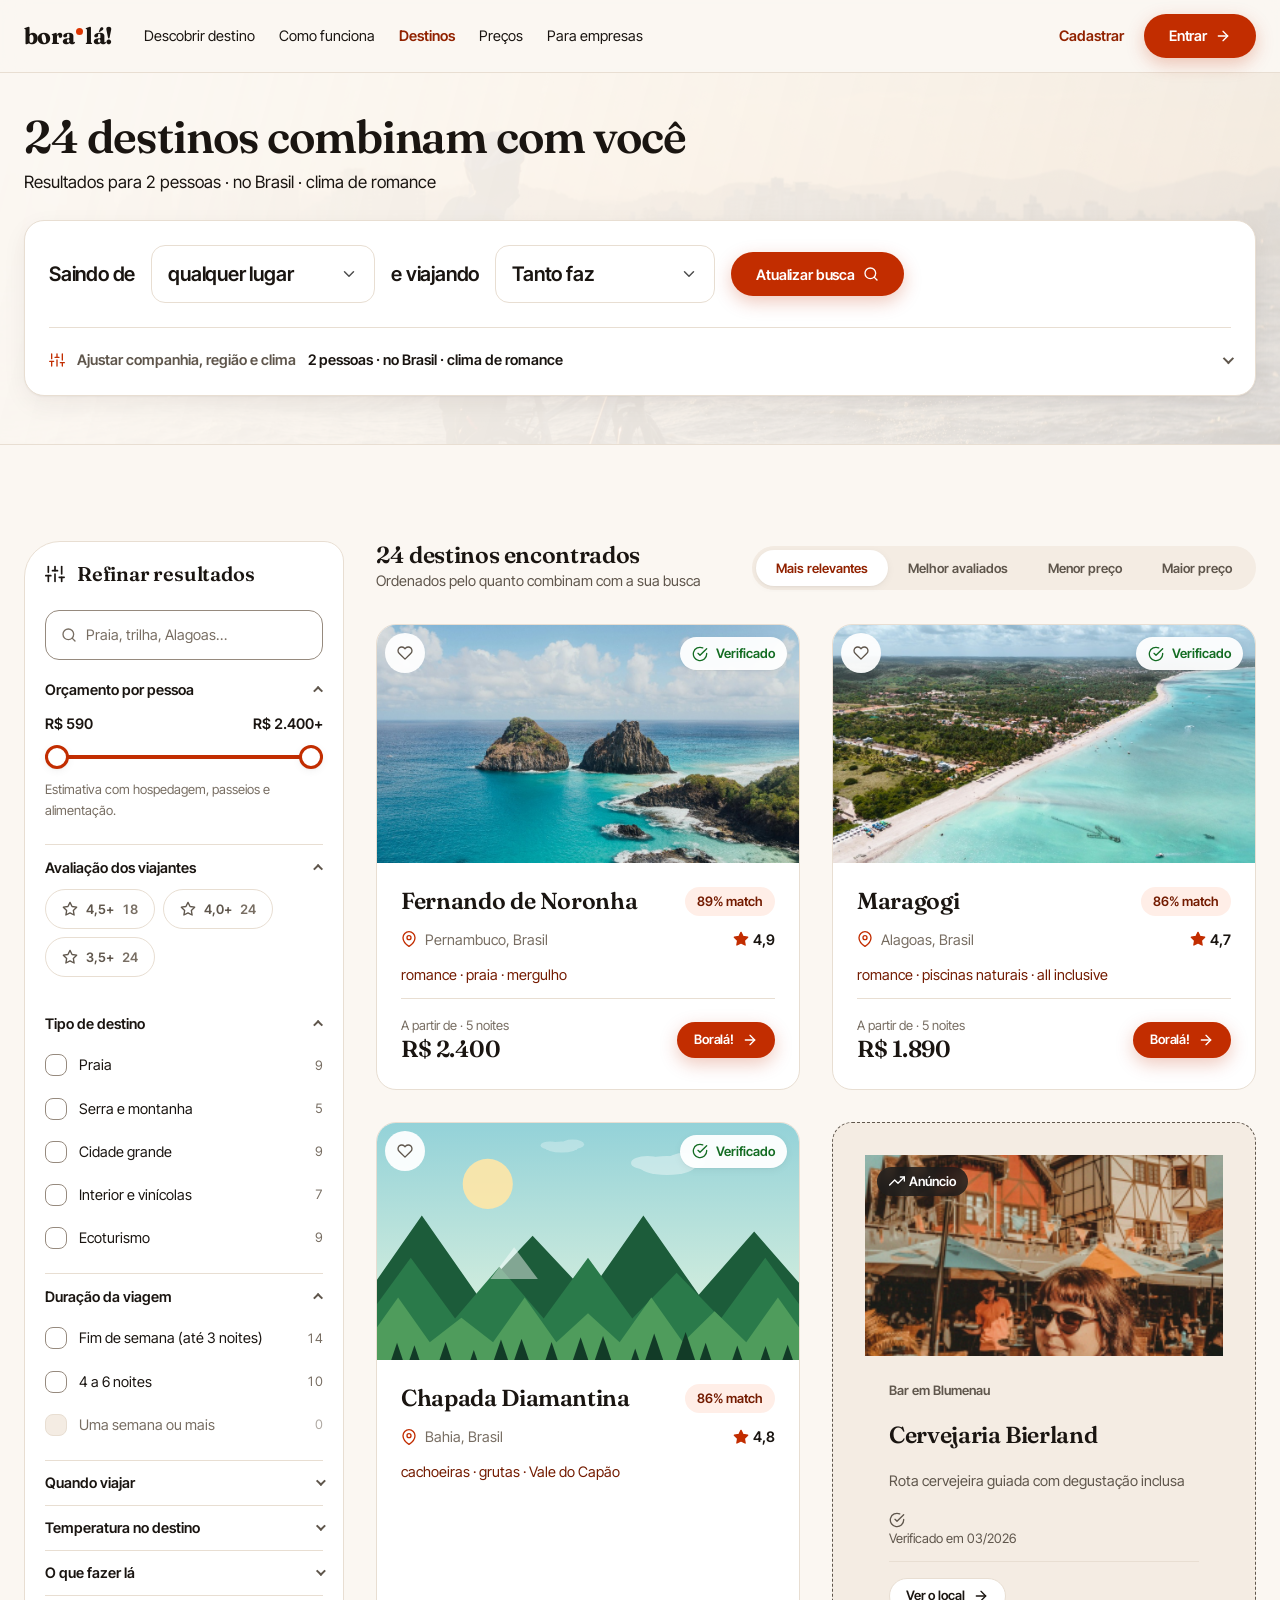
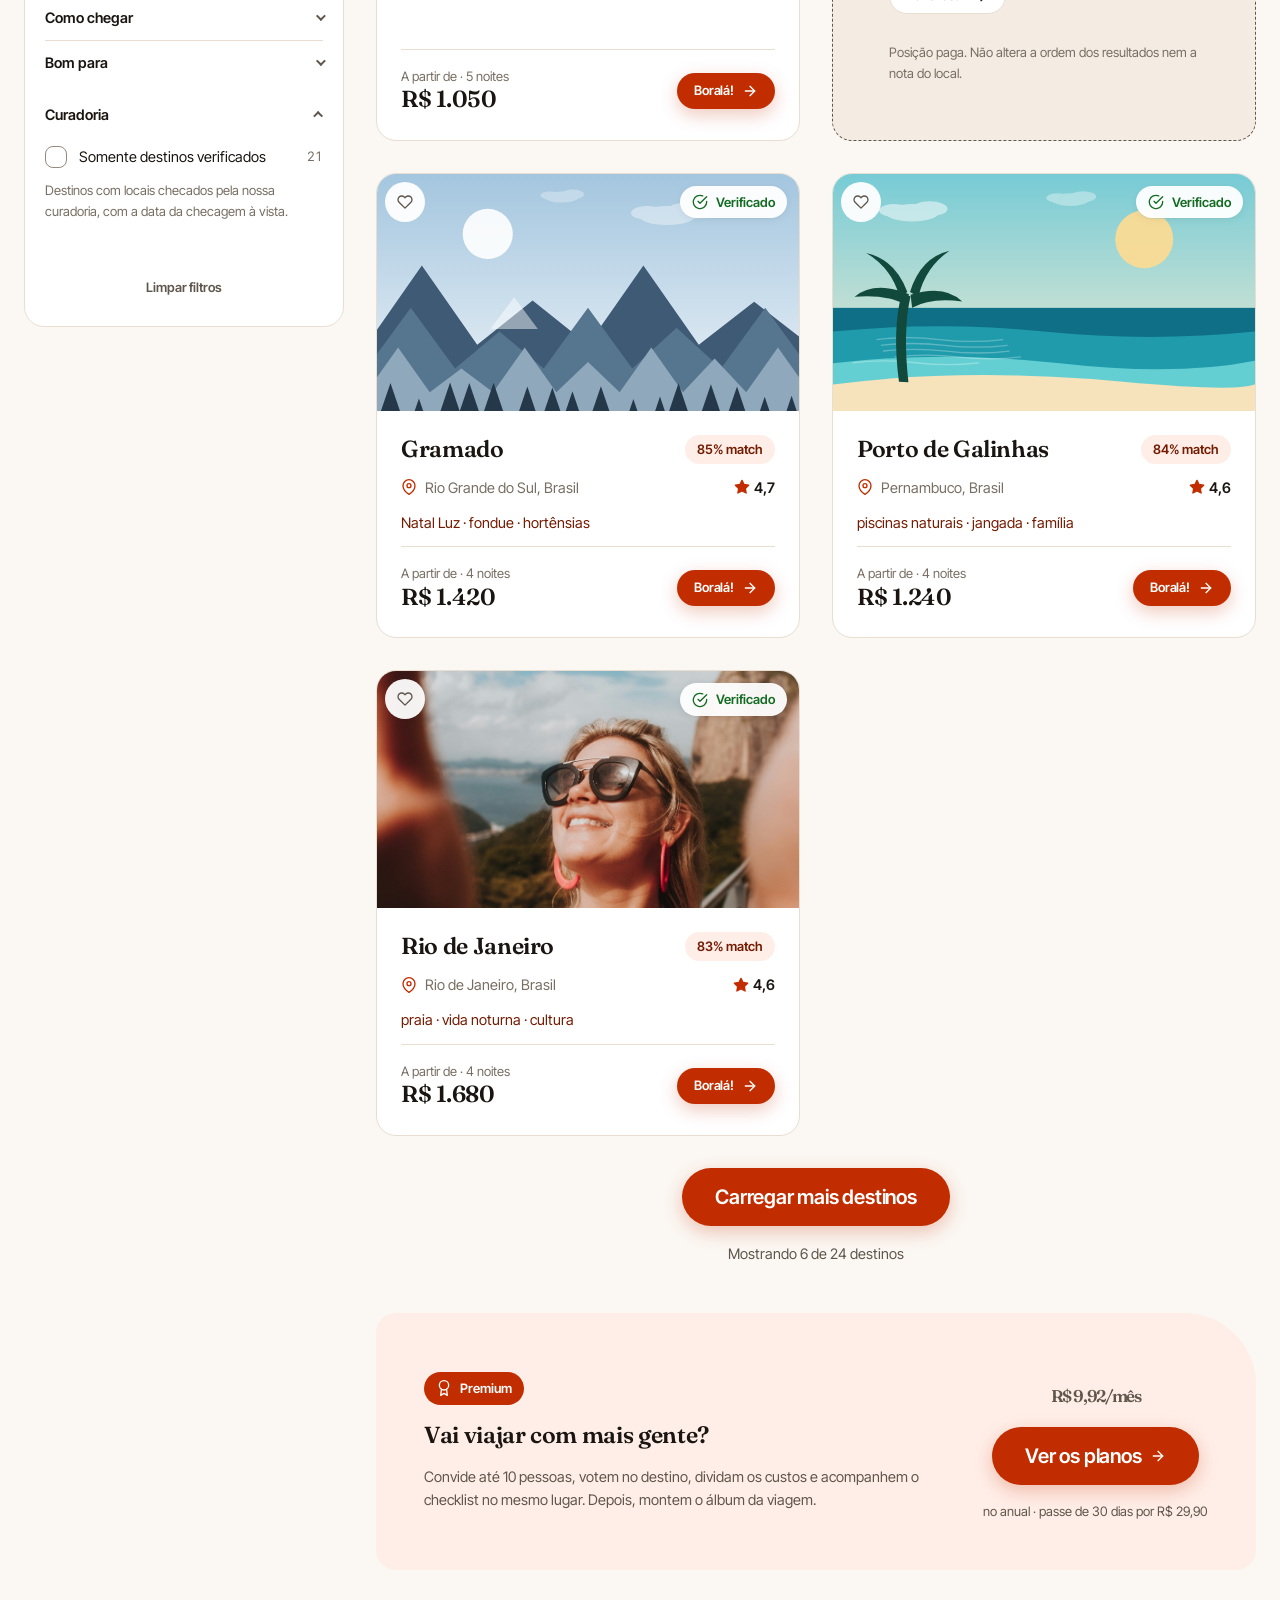
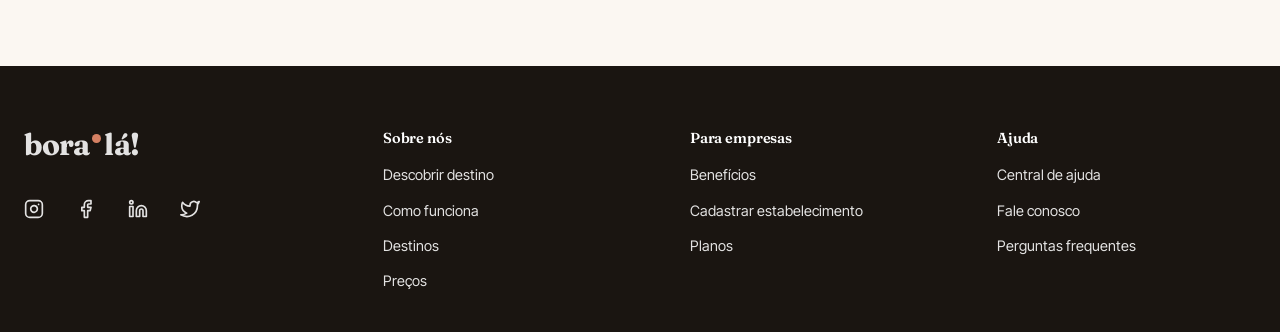
==== resultados.html @ da2f612b "Publica o protótipo navegável no GitHub Pages As 15 páginas do protótipo com seus assets (CSS, JS e " ====
<!DOCTYPE html>
<html lang="pt-BR">
<head>
<meta charset="UTF-8">
<meta name="viewport" content="width=device-width, initial-scale=1">
<title>Destinos para você — Boralá!</title>
<link rel="icon" href="assets/img/favicon.svg" type="image/svg+xml">
<link rel="preconnect" href="https://fonts.googleapis.com">
<link rel="preconnect" href="https://fonts.gstatic.com" crossorigin>
<link href="https://fonts.googleapis.com/css2?family=Fraunces:ital,opsz,wght@0,9..144,400..800;1,9..144,400..700&family=Inter+Tight:wght@400;500;600;700&display=swap" rel="stylesheet">
<link rel="stylesheet" href="assets/css/design-system.css">
<link rel="stylesheet" href="assets/css/app.css">
</head>
<body>
<div data-header></div>

<main>
  <!-- ---------------- BUSCA ATIVA ---------------- -->
  <section class="hero hero--sm">
    <img class="hero__bg" src="assets/img/band.jpg" alt="">
    <div class="container hero__inner">
      <h1 style="font-size: var(--text-2xl)" id="titulo-resultados">Buscando destinos…</h1>
      <p class="mt-2" id="resumo-busca"></p>

      <!-- Mesma hierarquia da home: origem e tempo na frente, o resto
           recolhido. Eram cinco caixas de seleção disputando atenção com
           o painel de filtros logo abaixo. -->
      <form class="quiz mt-6" id="quiz">
        <div class="quiz__line">
          <span>Saindo de</span>
          <select class="select select--inline" name="origem" aria-label="Cidade de origem"></select>
          <span>e viajando</span>
          <select class="select select--inline" name="tempo" aria-label="Tempo máximo de viagem"></select>
          <button class="btn" type="submit">Atualizar busca <span data-icone="busca" data-icone-classe="icon--sm"></span></button>
        </div>

        <details class="quiz__mais">
          <summary>
            <span data-icone="filtros" data-icone-classe="icon--sm"></span>
            <span>Ajustar companhia, região e clima</span>
            <b class="quiz__resumo" id="quiz-resumo"></b>
          </summary>
          <div class="quiz__line mt-5">
            <span>Com</span>
            <select class="select select--inline" name="pessoas" aria-label="Quantidade de pessoas"></select>
            <span>para um destino</span>
            <select class="select select--inline" name="onde" aria-label="Onde"></select>
            <span>em um clima de</span>
            <select class="select select--inline" name="clima" aria-label="Clima da viagem"></select>
          </div>
        </details>
      </form>
    </div>
  </section>

  <!-- ---------------- RESULTADOS ---------------- -->
  <section class="section">
    <div class="container">
      <div class="grid grid--sidebar">

        <!-- ---- painel de filtros ---- -->
        <aside class="card blob-tl blob--sm card--sm sticky-col filtros" id="painel-filtros" aria-label="Filtros da busca">
          <div class="filtros__topo">
            <div class="cluster gap-3">
              <span data-icone="filtros" style="color: var(--c-brand-600)"></span>
              <h4>Refinar resultados</h4>
            </div>
            <button class="btn-icon btn-icon--sm filtros__fechar" type="button" id="fechar-filtros" aria-label="Fechar filtros">
              <span data-icone="fechar" data-icone-classe="icon--sm"></span>
            </button>
          </div>

          <!-- busca por nome, estado ou experiência -->
          <div class="filtros__busca">
            <span data-icone="busca" data-icone-classe="icon--sm"></span>
            <input class="input" type="search" id="filtro-texto" autocomplete="off"
                   placeholder="Praia, trilha, Alagoas…" aria-label="Buscar por nome, estado ou experiência">
            <button class="filtros__limpar-busca hidden" type="button" id="limpar-texto" aria-label="Limpar a busca por texto">
              <span data-icone="fechar" data-icone-classe="icon--sm"></span>
            </button>
          </div>

          <!-- orçamento -->
          <details class="filtros__grupo" id="grupo-preco" open>
            <summary>Orçamento por pessoa <span class="filtros__marca hidden" id="marca-preco">1</span></summary>
            <div class="filtros__corpo">
              <div class="faixa" id="faixa-preco">
                <div class="faixa__valores">
                  <span id="preco-rotulo-min">—</span>
                  <span id="preco-rotulo-max">—</span>
                </div>
                <div class="faixa__controle">
                  <span class="faixa__trilha"></span>
                  <span class="faixa__fill" id="faixa-fill"></span>
                  <input type="range" id="preco-min" aria-label="Orçamento mínimo por pessoa">
                  <input type="range" id="preco-max" aria-label="Orçamento máximo por pessoa">
                </div>
                <p class="filtros__nota">Estimativa com hospedagem, passeios e alimentação.</p>
              </div>
            </div>
          </details>

          <!-- avaliação -->
          <details class="filtros__grupo" id="grupo-nota" open>
            <summary>Avaliação dos viajantes <span class="filtros__marca hidden" id="marca-nota">1</span></summary>
            <div class="filtros__corpo">
              <div class="filtros__notas" id="filtro-nota"></div>
            </div>
          </details>

          <!-- grupos montados a partir de BL_GRUPOS_FILTRO -->
          <div id="filtros-grupos"></div>

          <!-- curadoria: exclusivo de assinantes -->
          <div id="filtro-verificados"></div>

          <button class="btn btn--ghost btn--sm btn--block mt-6" type="button" id="limpar-filtros">Limpar filtros</button>
        </aside>

        <!-- ---- lista ---- -->
        <div>
          <div class="resultados__topo">
            <div>
              <h3 id="contagem" aria-live="polite">—</h3>
              <p class="body-sm text-secondary" id="contagem-sub"></p>
            </div>
            <div class="cluster gap-3">
              <button class="btn btn--sm filtros__abrir" type="button" id="abrir-filtros"
                      aria-expanded="false" aria-controls="painel-filtros">
                <span data-icone="filtros" data-icone-classe="icon--sm"></span>
                Filtros <span class="filtros__marca hidden" id="marca-total">0</span>
              </button>
              <div class="resultados__ordem">
                <div class="segmented" id="ordenacao">
                  <button type="button" data-ordem="match" aria-pressed="true">Mais relevantes</button>
                  <button type="button" data-ordem="nota" aria-pressed="false">Melhor avaliados</button>
                  <button type="button" data-ordem="preco" aria-pressed="false">Menor preço</button>
                  <button type="button" data-ordem="preco-desc" aria-pressed="false">Maior preço</button>
                </div>
              </div>
            </div>
          </div>

          <div class="aplicados mt-6 hidden" id="aplicados"></div>

          <div class="grid grid--2 mt-8" id="lista"></div>

          <div class="text-center mt-8 hidden" id="area-mais">
            <button class="btn btn--lg" type="button" id="carregar-mais">Carregar mais destinos</button>
            <p class="body-sm text-secondary mt-4" id="paginacao"></p>
          </div>

          <div id="upsell" class="mt-12"></div>
        </div>

      </div>
    </div>
  </section>
</main>

<div data-footer></div>

<script src="assets/js/data.js"></script>
<script src="assets/js/app.js"></script>
<script>
(function () {
  BL.iniciar({ nav: "destinos", modo: "viajante" });

  /* ---------------------------------------------------------------
     Estado da tela: a busca do topo (quiz) e os filtros do painel.
     Os dois vão para a URL, então um resultado filtrado é um link
     que pode ser compartilhado e recarregado sem perder nada.
     --------------------------------------------------------------- */

  /* grupos de várias opções, na ordem em que aparecem no painel */
  const GRUPOS = [
    { chave: "tipos", forma: "check", aberto: true },
    { chave: "duracoes", forma: "check", aberto: true },
    { chave: "meses", forma: "chip", nota: "Marcado pela melhor época de cada destino." },
    { chave: "temperaturas", forma: "check" },
    { chave: "experiencias", forma: "check", limite: 6, nota: "Mostramos só destinos que têm tudo o que você marcar." },
    { chave: "acessos", forma: "check", nota: "Tempo estimado saindo de uma capital. Exige todas as marcadas." },
    { chave: "perfis", forma: "check", nota: "Exige todas as marcadas." }
  ];

  /* nome curto de cada grupo na URL, para o link não ficar ilegível */
  const NA_URL = {
    tipos: "tipo", duracoes: "dur", meses: "mes", temperaturas: "temp",
    experiencias: "exp", acessos: "acesso", perfis: "perfil"
  };

  const p = BL.params();
  const busca = {
    pessoas: p.pessoas || "2",
    onde: p.onde || "brasil",
    clima: p.clima || "romance",
    /* Sem origem no link, a busca não filtra por distância: quem chega por
       um link direto não escolheu cidade nenhuma. */
    origem: BL_ORIGENS.some(function (o) { return o.v === p.origem; }) ? p.origem : "",
    tempo: BL_TEMPOS.some(function (t) { return t.v === p.tempo; }) ? p.tempo : "tudo"
  };

  const filtros = { ordem: "match" };
  GRUPOS.forEach(function (g) { filtros[g.chave] = []; });
  filtros.texto = "";
  filtros.notaMin = null;
  filtros.precoMin = null;
  filtros.precoMax = null;
  filtros.apenasVerificados = false;

  let visiveis = 6;
  let faixa = blFaixaDePreco(busca);

  /* ---- ler os filtros que vieram na URL ---- */
  (function lerURL() {
    GRUPOS.forEach(function (g) {
      const bruto = p[NA_URL[g.chave]];
      if (!bruto) return;
      const validos = BL_GRUPOS_FILTRO[g.chave].opcoes.map(function (o) { return o.v; });
      filtros[g.chave] = bruto.split(",").filter(function (v) { return validos.indexOf(v) !== -1; });
    });
    if (p.q) filtros.texto = p.q;
    if (p.nota && BL_NOTAS.some(function (o) { return o.v === p.nota; })) filtros.notaMin = Number(p.nota);
    if (p.preco && /^\d+-\d+$/.test(p.preco)) {
      const partes = p.preco.split("-").map(Number);
      filtros.precoMin = Math.max(faixa.min, Math.min(partes[0], faixa.max));
      filtros.precoMax = Math.min(faixa.max, Math.max(partes[1], faixa.min));
    }
    if (p.ver === "1") filtros.apenasVerificados = true;
    if (["match", "nota", "preco", "preco-desc"].indexOf(p.ordem) !== -1) filtros.ordem = p.ordem;
  })();

  function gravarURL() {
    const q = new URLSearchParams();
    q.set("pessoas", busca.pessoas);
    q.set("onde", busca.onde);
    q.set("clima", busca.clima);
    if (busca.origem) q.set("origem", busca.origem);
    if (busca.tempo && busca.tempo !== "tudo") q.set("tempo", busca.tempo);
    GRUPOS.forEach(function (g) {
      if (filtros[g.chave].length) q.set(NA_URL[g.chave], filtros[g.chave].join(","));
    });
    if (filtros.texto) q.set("q", filtros.texto);
    if (filtros.notaMin) q.set("nota", String(filtros.notaMin));
    if (precoFiltrado()) q.set("preco", filtros.precoMin + "-" + filtros.precoMax);
    if (filtros.apenasVerificados) q.set("ver", "1");
    if (filtros.ordem !== "match") q.set("ordem", filtros.ordem);
    history.replaceState(null, "", "resultados.html?" + q.toString());
  }

  /* O orçamento só conta como filtro quando a pessoa moveu alguma alça. */
  function precoFiltrado() {
    return (filtros.precoMin !== null && filtros.precoMin > faixa.min) ||
           (filtros.precoMax !== null && filtros.precoMax < faixa.max);
  }

  function quantosFiltros() {
    let n = GRUPOS.reduce(function (s, g) { return s + filtros[g.chave].length; }, 0);
    if (filtros.texto) n++;
    if (filtros.notaMin) n++;
    if (precoFiltrado()) n++;
    if (filtros.apenasVerificados) n++;
    return n;
  }

  function mudou() {
    visiveis = 6;
    gravarURL();
    render();
  }

  /* ---------------- quiz do topo ---------------- */
  const quiz = document.getElementById("quiz");
  function preencher(nome, opcoes, atual) {
    const select = quiz.querySelector('select[name="' + nome + '"]');
    select.innerHTML = opcoes.map(function (o) {
      return '<option value="' + o.v + '"' + (o.v === atual ? " selected" : "") + ">" + o.label + "</option>";
    }).join("");
  }
  preencher("pessoas", BL_OPCOES.pessoas, busca.pessoas);
  preencher("onde", BL_OPCOES.onde, busca.onde);
  preencher("clima", BL_OPCOES.clima, busca.clima);
  /* "Escolher depois" existe porque dá para chegar aqui sem origem. */
  preencher("origem", [{ v: "", label: "qualquer lugar" }].concat(BL_ORIGENS), busca.origem);
  preencher("tempo", BL_TEMPOS, busca.tempo);

  quiz.addEventListener("submit", function (e) {
    e.preventDefault();
    const d = new FormData(quiz);
    const trocouOnde = busca.onde !== d.get("onde");
    busca.pessoas = d.get("pessoas");
    busca.onde = d.get("onde");
    busca.clima = d.get("clima");
    busca.origem = d.get("origem");
    busca.tempo = d.get("tempo");
    /* Brasil e exterior têm faixas de preço muito diferentes: manter a
       alça antiga esconderia todos os resultados da nova busca. */
    if (trocouOnde) {
      faixa = blFaixaDePreco(busca);
      montarFaixa();
    }
    mudou();
  });

  /* ---------------- orçamento ---------------- */
  const elMin = document.getElementById("preco-min");
  const elMax = document.getElementById("preco-max");
  const elFill = document.getElementById("faixa-fill");
  const passo = 10;

  function montarFaixa() {
    [elMin, elMax].forEach(function (el) {
      el.min = faixa.min;
      el.max = faixa.max;
      el.step = passo;
    });
    filtros.precoMin = faixa.min;
    filtros.precoMax = faixa.max;
    elMin.value = faixa.min;
    elMax.value = faixa.max;
    pintarFaixa();
  }

  function pintarFaixa() {
    const vao = Math.max(1, faixa.max - faixa.min);
    const a = (filtros.precoMin - faixa.min) / vao * 100;
    const b = (filtros.precoMax - faixa.min) / vao * 100;
    elFill.style.left = a + "%";
    elFill.style.width = Math.max(0, b - a) + "%";
    document.getElementById("preco-rotulo-min").textContent = BL.dinheiro(filtros.precoMin);
    document.getElementById("preco-rotulo-max").textContent =
      BL.dinheiro(filtros.precoMax) + (filtros.precoMax >= faixa.max ? "+" : "");
    elMin.setAttribute("aria-valuetext", BL.dinheiro(filtros.precoMin));
    elMax.setAttribute("aria-valuetext", BL.dinheiro(filtros.precoMax));
  }

  elMin.addEventListener("input", function () {
    filtros.precoMin = Math.min(Number(elMin.value), filtros.precoMax - passo);
    elMin.value = filtros.precoMin;
    pintarFaixa();
    mudou();
  });
  elMax.addEventListener("input", function () {
    filtros.precoMax = Math.max(Number(elMax.value), filtros.precoMin + passo);
    elMax.value = filtros.precoMax;
    pintarFaixa();
    mudou();
  });

  montarFaixa();
  /* a URL pode ter trazido uma faixa mais estreita que a cheia */
  if (p.preco && /^\d+-\d+$/.test(p.preco)) {
    const partes = p.preco.split("-").map(Number);
    filtros.precoMin = Math.max(faixa.min, Math.min(partes[0], faixa.max - passo));
    filtros.precoMax = Math.min(faixa.max, Math.max(partes[1], filtros.precoMin + passo));
    elMin.value = filtros.precoMin;
    elMax.value = filtros.precoMax;
    pintarFaixa();
  }

  /* ---------------- avaliação ---------------- */
  const elNota = document.getElementById("filtro-nota");
  BL_NOTAS.forEach(function (o) {
    const b = BL.el('<button class="chip" type="button" aria-pressed="false">' +
      BL.icone("estrela", "icon--sm") + o.label + ' <span class="filtros__n"></span></button>');
    b.dataset.nota = o.v;
    b.addEventListener("click", function () {
      filtros.notaMin = filtros.notaMin === o.min ? null : o.min;
      mudou();
    });
    elNota.appendChild(b);
  });

  /* ---------------- grupos de opções ---------------- */
  const elGrupos = document.getElementById("filtros-grupos");

  GRUPOS.forEach(function (g) {
    const regra = BL_GRUPOS_FILTRO[g.chave];
    const det = BL.el(
      '<details class="filtros__grupo"' + (g.aberto ? " open" : "") + ' data-grupo="' + g.chave + '">' +
        "<summary>" + regra.rotulo +
          ' <span class="filtros__marca hidden">0</span></summary>' +
        '<div class="filtros__corpo"></div>' +
      "</details>"
    );
    const corpo = det.querySelector(".filtros__corpo");

    if (g.forma === "chip") {
      const grade = BL.el('<div class="filtros__meses"></div>');
      regra.opcoes.forEach(function (o) {
        const b = BL.el('<button class="chip" type="button" aria-pressed="false">' + o.label + "</button>");
        b.dataset.valor = o.v;
        b.addEventListener("click", function () { alternar(g.chave, o.v); });
        grade.appendChild(b);
      });
      corpo.appendChild(grade);
    } else {
      regra.opcoes.forEach(function (o, i) {
        const linha = BL.el(
          '<div class="filtros__opcao">' +
            '<label class="check"><input type="checkbox" value="' + o.v + '">' +
            '<span class="check__box">' + BL.icone("check") + "</span>" +
            "<span>" + o.label + "</span></label>" +
            '<span class="filtros__n"></span>' +
          "</div>"
        );
        if (g.limite && i >= g.limite) linha.hidden = true;
        linha.querySelector("input").addEventListener("change", function () { alternar(g.chave, o.v); });
        corpo.appendChild(linha);
      });

      /* lista longa começa curta, como nos sites de reserva */
      if (g.limite && regra.opcoes.length > g.limite) {
        const resto = regra.opcoes.length - g.limite;
        const btn = BL.el('<button class="link caption filtros__ver-mais" type="button" aria-expanded="false">' +
          "Ver mais " + resto + " opções</button>");
        btn.addEventListener("click", function () {
          const abrindo = btn.getAttribute("aria-expanded") === "false";
          BL.$$(".filtros__opcao", corpo).forEach(function (linha, i) {
            if (i >= g.limite) linha.hidden = !abrindo;
          });
          btn.setAttribute("aria-expanded", String(abrindo));
          btn.textContent = abrindo ? "Ver menos" : "Ver mais " + resto + " opções";
        });
        corpo.appendChild(btn);
      }
    }

    if (g.nota) corpo.appendChild(BL.el('<p class="filtros__nota">' + g.nota + "</p>"));
    elGrupos.appendChild(det);
  });

  function alternar(grupo, valor) {
    const atual = filtros[grupo];
    const i = atual.indexOf(valor);
    if (i === -1) atual.push(valor);
    else atual.splice(i, 1);
    mudou();
  }

  /* ---------------- busca por texto ---------------- */
  const elTexto = document.getElementById("filtro-texto");
  const elLimparTexto = document.getElementById("limpar-texto");
  elTexto.value = filtros.texto;
  elTexto.addEventListener("input", function () {
    filtros.texto = elTexto.value;
    mudou();
  });
  elLimparTexto.addEventListener("click", function () {
    filtros.texto = "";
    elTexto.value = "";
    elTexto.focus();
    mudou();
  });

  /* ---------------- curadoria (gratuito) ---------------- */
  /* Era o único bloqueio premium desta página. Virou gratuito: filtrar
     por local conferido é a resposta à pergunta que trouxe a pessoa até
     aqui, e esconder isso escondia a melhor parte do produto. */
  const elVerificados = document.getElementById("filtro-verificados");
  {
    elVerificados.innerHTML =
      '<details class="filtros__grupo" open>' +
        '<summary>Curadoria <span class="filtros__marca hidden" id="marca-ver">1</span></summary>' +
        '<div class="filtros__corpo">' +
          '<div class="filtros__opcao">' +
            '<label class="check"><input type="checkbox" id="chk-verificados">' +
            '<span class="check__box">' + BL.icone("check") + "</span>" +
            "<span>Somente destinos verificados</span></label>" +
            '<span class="filtros__n" id="n-verificados"></span>' +
          "</div>" +
          '<p class="filtros__nota">Destinos com locais checados pela nossa curadoria, com a data da checagem à vista.</p>' +
        "</div>" +
      "</details>";
    const chk = document.getElementById("chk-verificados");
    chk.checked = filtros.apenasVerificados;
    chk.addEventListener("change", function () {
      filtros.apenasVerificados = chk.checked;
      mudou();
    });
  }

  /* ---------------- limpar tudo ---------------- */
  document.getElementById("limpar-filtros").addEventListener("click", function () {
    GRUPOS.forEach(function (g) { filtros[g.chave] = []; });
    filtros.texto = "";
    filtros.notaMin = null;
    filtros.apenasVerificados = false;
    elTexto.value = "";
    const chk = document.getElementById("chk-verificados");
    if (chk) chk.checked = false;
    filtros.precoMin = faixa.min;
    filtros.precoMax = faixa.max;
    elMin.value = faixa.min;
    elMax.value = faixa.max;
    pintarFaixa();
    mudou();
  });

  /* ---------------- ordenação ---------------- */
  BL.$$("#ordenacao button").forEach(function (b) {
    b.addEventListener("click", function () {
      filtros.ordem = b.dataset.ordem;
      gravarURL();
      render();
    });
  });

  /* ---------------- painel no mobile ---------------- */
  /* No desktop o painel é fixo; abaixo de 1080px ele vira uma gaveta
     aberta pelo botão "Filtros", para a lista não começar na metade da
     página. O atributo `hidden` é controlado só por aqui. */
  const aside = document.getElementById("painel-filtros");
  const btnAbrir = document.getElementById("abrir-filtros");
  const mq = window.matchMedia("(max-width: 1080px)");
  let gavetaAberta = false;

  function aplicarGaveta() {
    if (mq.matches) {
      aside.hidden = !gavetaAberta;
      btnAbrir.setAttribute("aria-expanded", String(gavetaAberta));
    } else {
      aside.hidden = false;
      btnAbrir.setAttribute("aria-expanded", "false");
    }
  }
  btnAbrir.addEventListener("click", function () {
    gavetaAberta = !gavetaAberta;
    aplicarGaveta();
    if (gavetaAberta) elTexto.focus();
  });
  document.getElementById("fechar-filtros").addEventListener("click", function () {
    gavetaAberta = false;
    aplicarGaveta();
    btnAbrir.focus();
  });
  if (mq.addEventListener) mq.addEventListener("change", aplicarGaveta);
  else mq.addListener(aplicarGaveta);
  aplicarGaveta();

  /* ---------------- render ---------------- */
  function rotulo(lista, valor) {
    const achado = lista.find(function (o) { return o.v === valor; });
    return achado ? achado.label : valor;
  }

  function marcar(el, n) {
    if (!el) return;
    el.textContent = n;
    el.classList.toggle("hidden", !n);
  }

  /* Reflete o estado dos filtros nos controles e escreve, ao lado de cada
     opção, quantos destinos ela ainda devolveria. */
  function atualizarControles() {
    const contagem = blContagemFiltros(busca, filtros);

    GRUPOS.forEach(function (g) {
      const det = elGrupos.querySelector('[data-grupo="' + g.chave + '"]');
      const sel = filtros[g.chave];
      marcar(det.querySelector(".filtros__marca"), sel.length);

      if (g.forma === "chip") {
        BL.$$(".chip", det).forEach(function (b) {
          const v = b.dataset.valor;
          const n = contagem[g.chave][v] || 0;
          const marcado = sel.indexOf(v) !== -1;
          b.setAttribute("aria-pressed", String(marcado));
          b.disabled = !n && !marcado;
          b.title = n + (n === 1 ? " destino" : " destinos");
        });
      } else {
        BL.$$(".filtros__opcao", det).forEach(function (linha) {
          const input = linha.querySelector("input");
          const n = contagem[g.chave][input.value] || 0;
          const marcado = sel.indexOf(input.value) !== -1;
          input.checked = marcado;
          input.disabled = !n && !marcado;
          linha.classList.toggle("is-vazia", !n);
          linha.querySelector(".filtros__n").textContent = n;
        });
      }
    });

    BL.$$("#filtro-nota .chip").forEach(function (b) {
      const o = BL_NOTAS.find(function (x) { return x.v === b.dataset.nota; });
      const n = contagem.notaMin[b.dataset.nota] || 0;
      const marcado = filtros.notaMin === o.min;
      b.setAttribute("aria-pressed", String(marcado));
      b.disabled = !n && !marcado;
      b.querySelector(".filtros__n").textContent = n;
    });
    marcar(document.getElementById("marca-nota"), filtros.notaMin ? 1 : 0);
    marcar(document.getElementById("marca-preco"), precoFiltrado() ? 1 : 0);
    marcar(document.getElementById("marca-total"), quantosFiltros());
    marcar(document.getElementById("marca-ver"), filtros.apenasVerificados ? 1 : 0);

    const nVer = document.getElementById("n-verificados");
    if (nVer) nVer.textContent = contagem.verificados;

    elLimparTexto.classList.toggle("hidden", !filtros.texto);

    BL.$$("#ordenacao button").forEach(function (b) {
      b.setAttribute("aria-pressed", String(b.dataset.ordem === filtros.ordem));
    });
  }

  /* Pílulas do que está aplicado, com o X para remover uma a uma. */
  function atualizarAplicados() {
    const elA = document.getElementById("aplicados");
    const pilulas = [];

    if (filtros.texto) pilulas.push({ texto: '"' + filtros.texto + '"', tirar: function () { filtros.texto = ""; elTexto.value = ""; } });
    if (precoFiltrado()) {
      pilulas.push({
        texto: BL.dinheiro(filtros.precoMin) + " – " + BL.dinheiro(filtros.precoMax),
        tirar: function () {
          filtros.precoMin = faixa.min; filtros.precoMax = faixa.max;
          elMin.value = faixa.min; elMax.value = faixa.max; pintarFaixa();
        }
      });
    }
    if (filtros.notaMin) {
      pilulas.push({ texto: blRotuloFiltro("notaMin", String(filtros.notaMin)), tirar: function () { filtros.notaMin = null; } });
    }
    GRUPOS.forEach(function (g) {
      filtros[g.chave].forEach(function (v) {
        pilulas.push({ texto: blRotuloFiltro(g.chave, v), tirar: function () { alternarSilencioso(g.chave, v); } });
      });
    });
    if (filtros.apenasVerificados) {
      pilulas.push({
        texto: "Verificados", tirar: function () {
          filtros.apenasVerificados = false;
          const chk = document.getElementById("chk-verificados");
          if (chk) chk.checked = false;
        }
      });
    }

    elA.classList.toggle("hidden", !pilulas.length);
    elA.innerHTML = "";
    if (!pilulas.length) return;

    elA.appendChild(BL.el('<span class="aplicados__titulo">Filtros aplicados:</span>'));
    pilulas.forEach(function (pil) {
      const b = BL.el('<button class="pill-filtro" type="button">' + pil.texto +
        BL.icone("fechar", "icon--xs") + "</button>");
      b.setAttribute("aria-label", "Remover filtro " + pil.texto);
      b.addEventListener("click", function () { pil.tirar(); mudou(); });
      elA.appendChild(b);
    });
    const limpar = BL.el('<button class="link caption" type="button">Limpar tudo</button>');
    limpar.addEventListener("click", function () { document.getElementById("limpar-filtros").click(); });
    elA.appendChild(limpar);
  }

  function alternarSilencioso(grupo, valor) {
    const i = filtros[grupo].indexOf(valor);
    if (i !== -1) filtros[grupo].splice(i, 1);
  }

  /* Quando não sobra nada, aponta o filtro que está cortando mais — é
     mais útil que oferecer só "limpar tudo". */
  /* Slot de anúncio: card do estabelecimento que paga, com rótulo e com a
     política escrita ao lado — não é um destino recomendado. */
  function cardAnuncio(campanha) {
    if (!campanha) return "";
    const local = blBuscarEstabelecimento(campanha.estabelecimentoId);
    const destino = blBuscarDestino(campanha.destinoId);
    if (!local || !destino) return "";
    return '<article class="card dcard dcard--ad">' +
      '<div class="dcard__media">' +
        '<img src="' + local.fotos[0] + '" alt="' + local.nome + '" loading="lazy">' +
        '<span class="tag tag--overlay">' + BL.icone("alta", "icon--sm") + "Anúncio</span>" +
      "</div>" +
      '<div class="dcard__body">' +
        '<p class="caption strong text-secondary">' + local.tipo + " em " + destino.nome + "</p>" +
        '<h3 class="dcard__title mt-2">' + local.nome + "</h3>" +
        '<p class="body-sm text-secondary mt-2">' + campanha.chamada + "</p>" +
        (local.verificado
          ? '<p class="caption mt-2">' + BL.icone("check-circulo", "icon--sm") + local.selo + "</p>"
          : "") +
        '<div class="dcard__foot">' +
          '<a class="btn btn--sm btn--outline" href="estabelecimento.html?id=' + local.id + '">Ver o local ' + BL.icone("seta", "icon--sm") + "</a>" +
        "</div>" +
        '<p class="caption text-tertiary mt-4">Posição paga. Não altera a ordem dos resultados nem a nota do local.</p>' +
      "</div></article>";
  }

  function sugestaoDeFolga() {
    const candidatos = [];
    GRUPOS.forEach(function (g) {
      if (!filtros[g.chave].length) return;
      const copia = Object.assign({}, filtros);
      copia[g.chave] = [];
      candidatos.push({
        nome: BL_GRUPOS_FILTRO[g.chave].rotulo,
        total: blFiltrarDestinos(busca, copia).length,
        tirar: function () { filtros[g.chave] = []; }
      });
    });
    if (precoFiltrado()) {
      const copia = Object.assign({}, filtros, { precoMin: faixa.min, precoMax: faixa.max });
      candidatos.push({
        nome: "Orçamento", total: blFiltrarDestinos(busca, copia).length,
        tirar: function () {
          filtros.precoMin = faixa.min; filtros.precoMax = faixa.max;
          elMin.value = faixa.min; elMax.value = faixa.max; pintarFaixa();
        }
      });
    }
    if (filtros.notaMin) {
      const copia = Object.assign({}, filtros, { notaMin: null });
      candidatos.push({ nome: "Avaliação dos viajantes", total: blFiltrarDestinos(busca, copia).length, tirar: function () { filtros.notaMin = null; } });
    }
    if (filtros.texto) {
      const copia = Object.assign({}, filtros, { texto: "" });
      candidatos.push({
        nome: "Busca por texto", total: blFiltrarDestinos(busca, copia).length,
        tirar: function () { filtros.texto = ""; elTexto.value = ""; }
      });
    }
    /* O tempo de viagem vive em `busca`, não em `filtros`, então entra na
       lista de folga à mão — e é o que mais zera resultado, porque o
       catálogo ainda tem poucos destinos perto de cada origem. */
    if (busca.origem && busca.tempo && busca.tempo !== "tudo") {
      const copiaBusca = Object.assign({}, busca, { tempo: "tudo" });
      candidatos.push({
        nome: "Tempo de viagem",
        total: blFiltrarDestinos(copiaBusca, filtros).length,
        tirar: function () {
          busca.tempo = "tudo";
          const sel = quiz.querySelector('select[name="tempo"]');
          if (sel) sel.value = "tudo";
        }
      });
    }
    candidatos.sort(function (a, b) { return b.total - a.total; });
    return candidatos.length && candidatos[0].total ? candidatos[0] : null;
  }

  function render() {
    atualizarControles();
    atualizarAplicados();

    const lista = blFiltrarDestinos(busca, filtros);

    /* O anúncio NÃO entra no ranking. Antes esta função jogava o parceiro
       pagante para a primeira posição, o que contradizia a promessa de
       imparcialidade da página de preços. Agora ele é um slot separado,
       rotulado, no máximo um por página, e só aparece quando o destino
       dele passa pela busca — senão seria anúncio fora de contexto. */
    const campanha = blAnuncioPara(lista);

    const total = lista.length;
    const naBusca = blFiltrarDestinos(busca, {}).length;
    const nFiltros = quantosFiltros();

    document.getElementById("titulo-resultados").textContent =
      naBusca + (naBusca === 1 ? " destino combina" : " destinos combinam") + " com você";
    /* A origem e o tempo entram no resumo porque sao o recorte da busca:
       sem eles a pessoa nao entende por que um destino sumiu da lista. */
    const origemAtual = BL_ORIGENS.filter(function (o) { return o.v === busca.origem; })[0];
    const tempoAtual = BL_TEMPOS.filter(function (t) { return t.v === busca.tempo; })[0];
    document.getElementById("resumo-busca").textContent =
      "Resultados para " + rotulo(BL_OPCOES.pessoas, busca.pessoas).replace("+ ", "") +
      " · " + rotulo(BL_OPCOES.onde, busca.onde) +
      " · clima de " + rotulo(BL_OPCOES.clima, busca.clima) +
      (origemAtual ? " · saindo de " + origemAtual.label : "") +
      (origemAtual && tempoAtual && tempoAtual.max !== Infinity ? " · " + tempoAtual.curto : "");

    /* o fecho do bloco recolhido diz o que está selecionado lá dentro */
    const elResumoQuiz = document.getElementById("quiz-resumo");
    if (elResumoQuiz) {
      elResumoQuiz.textContent = rotulo(BL_OPCOES.pessoas, busca.pessoas).replace("+ ", "") +
        " · " + rotulo(BL_OPCOES.onde, busca.onde) +
        " · clima de " + rotulo(BL_OPCOES.clima, busca.clima);
    }

    document.getElementById("contagem").textContent =
      total + (total === 1 ? " destino encontrado" : " destinos encontrados");
    document.getElementById("contagem-sub").textContent = nFiltros
      ? "De " + naBusca + " desta busca, com " + nFiltros + (nFiltros === 1 ? " filtro aplicado" : " filtros aplicados")
      : "Ordenados pelo quanto combinam com a sua busca";

    const elLista = document.getElementById("lista");
    if (!total) {
      const folga = sugestaoDeFolga();
      elLista.innerHTML =
        '<div class="empty" style="grid-column: 1 / -1">' +
          '<span class="icon-tile">' + BL.icone("busca", "icon--lg") + "</span>" +
          "<h3>Nenhum destino com esses filtros</h3>" +
          '<p class="text-secondary measure">' +
            (folga
              ? "Sem o filtro “" + folga.nome + "”, " + folga.total +
                (folga.total === 1 ? " destino aparece" : " destinos aparecem") + " nesta busca."
              : "Tente ampliar o orçamento ou mudar o clima da viagem lá em cima.") +
          "</p>" +
          '<div class="cluster gap-3 center">' +
            (folga ? '<button class="btn" type="button" id="aliviar">Remover “' + folga.nome + "”</button>" : "") +
            '<button class="btn btn--outline" type="button" id="limpar-vazio">Limpar filtros</button>' +
          "</div>" +
        "</div>";
      const bt = document.getElementById("aliviar");
      if (bt) bt.addEventListener("click", function () { folga.tirar(); mudou(); });
      document.getElementById("limpar-vazio").addEventListener("click", function () {
        document.getElementById("limpar-filtros").click();
      });
    } else {
      const cards = lista.slice(0, visiveis).map(function (d) {
        /* a origem vai junto para o card poder dizer "3h de estrada" */
        return BL.cardDestino(d, { origem: busca.origem });
      });
      /* Entra depois do terceiro resultado: visível, mas sem roubar o
         lugar de quem ganhou no match. */
      if (campanha) cards.splice(Math.min(3, cards.length), 0, cardAnuncio(campanha));
      elLista.innerHTML = cards.join("");
      BL.ligarSalvar(elLista);
    }

    const area = document.getElementById("area-mais");
    area.classList.toggle("hidden", total <= visiveis);
    document.getElementById("paginacao").textContent =
      "Mostrando " + Math.min(visiveis, total) + " de " + total + " destinos";

    /* faixa de upsell só para quem ainda não assina */
    const elUpsell = document.getElementById("upsell");
    /* O upsell não pode mais vender curadoria nem filtro: os dois são
       gratuitos. O que sobra de verdade é viagem em grupo. */
    elUpsell.innerHTML = BL.premium() ? "" :
      '<div class="upsell">' +
        '<div class="upsell__copy">' +
          '<span class="badge badge--premium" style="align-self:flex-start">' + BL.icone("medalha", "icon--sm") + "Premium</span>" +
          "<h3>Vai viajar com mais gente?</h3>" +
          '<p class="body-sm text-secondary">Convide até 10 pessoas, votem no destino, dividam os custos e acompanhem o checklist no mesmo lugar. Depois, montem o álbum da viagem.</p>' +
        "</div>" +
        '<div class="upsell__cta">' +
          '<div class="upsell__price"><span data-preco="anual" data-preco-campo="equivalente"></span><span>/mês</span></div>' +
          '<a class="btn btn--lg" href="premium.html?origem=resultados">Ver os planos ' + BL.icone("seta", "icon--sm") + "</a>" +
          '<span class="caption text-secondary">no anual · passe de 30 dias por <span data-preco="passe"></span></span>' +
        "</div>" +
      "</div>";
    BL.preencherPrecos(elUpsell);
  }

  document.getElementById("carregar-mais").addEventListener("click", function () {
    visiveis += 6;
    render();
  });

  gravarURL();
  render();
})();
</script>
</body>
</html>
---- assets/css/design-system.css ----
/* =========================================================================
   Boralá! — Design System v3 "editorial quente"
   -------------------------------------------------------------------------
   Identidade preservada: laranja da marca, fotos de momentos reais e o
   canto-assinatura assimétrico. Contraste continua auditado (WCAG 2.1 AA),
   com a camada semântica e os alvos de 44px da v2.

   O QUE MUDOU NA v3 — as seis decisões que definem o estilo:

   1. DUAS VOZES TIPOGRÁFICAS. Fraunces (serifada variável, eixos SOFT/WONK)
      nos títulos, preços e números; Inter Tight na interface e no texto
      corrido. Até a v2 era Nunito Sans em tudo — uma voz só, e por isso
      nada se destacava. O itálico do Fraunces é recurso de marca.
   2. LARANJA É ACENTO, NÃO FUNDO. A base passa a ser areia quente
      (--c-neutral-50) e a foto entra em cor cheia. O laranja fica para
      ação, eyebrow e detalhe — aparece menos e por isso rende mais.
   3. VERDE SIGNIFICA UMA COISA SÓ: verificado pela curadoria. Deixou de
      ser cor de botão. Ação primária é sempre o laranja da marca.
   4. UM CANTO-ASSINATURA por composição, no degrau da superfície. Os
      demais cantos ficam no raio padrão. Nada de blob em todo card.
   5. HAIRLINE NO LUGAR DE SOMBRA. Superfície em repouso usa borda de 1px;
      a elevação entra só no hover e em peças flutuantes.
   6. ESCALA DE CINZA QUENTE. Os neutros têm a mesma temperatura da areia,
      então nada "esfria" ao lado da foto.

   Arquitetura de tokens (2 camadas):
   1. Primitivos  --c-brand-500, --space-4, --text-lg   → a paleta crua
   2. Semânticos  --bg-surface, --text-secondary        → o que usar no código
   Componentes consomem SEMPRE a camada semântica.
   ========================================================================= */

/* =========================================================================
   1. PRIMITIVOS
   ========================================================================= */
:root {
  /* ---- cor: laranja da marca ---- */
  --c-brand-50:  #fff7f4;
  --c-brand-75:  #ffeee7;  /* v3: o "laranja de fundo" agora para aqui */
  --c-brand-100: #ffdbd0;
  --c-brand-200: #ffbca8;
  --c-brand-300: #f0906f;
  --c-brand-400: #de6743;
  --c-brand-500: #dd3400;  /* laranja da marca — superfícies e áreas grandes */
  --c-brand-600: #c22d00;  /* ação interativa: branco por cima dá 5.72:1 */
  --c-brand-700: #912200;  /* texto e links sobre branco: 8.63:1 */
  --c-brand-800: #731b00;
  --c-brand-900: #4d1200;

  /* ---- cor: verde de ação ---- */
  --c-green-50:  #e5ffea;
  --c-green-100: #c3f0cb;
  --c-green-500: #008a17;
  --c-green-600: #007613;
  --c-green-700: #136c22;  /* botão de ação: branco por cima dá 6.57:1 */
  --c-green-800: #0b4a17;

  /* ---- cor: neutros quentes ----
     Toda a escala tem a temperatura da areia. Cinza frio ao lado de uma
     foto quente lê como sujeira, e o produto é todo foto. Os valores de
     contraste foram remedidos sobre branco depois do reaquecimento. */
  --c-neutral-0:   #ffffff;
  --c-neutral-50:  #fbf7f2;  /* areia — é o fundo da página */
  --c-neutral-100: #f4ece3;  /* areia 2 — faixas e seções alternadas */
  --c-neutral-200: #e8ded2;  /* hairline decorativa */
  --c-neutral-300: #d6cabb;  /* só decorativo, nunca borda funcional */
  --c-neutral-400: #968a7e;  /* borda funcional mínima: 3.38:1 */
  --c-neutral-500: #786e63;  /* texto auxiliar: 5.01:1 */
  --c-neutral-600: #5f564c;  /* texto secundário: 7.22:1 */
  --c-neutral-800: #332c25;
  --c-neutral-900: #1a1511;  /* texto principal: 18.3:1 */

  /* ---- cor: estados do sistema ---- */
  --c-danger-50:  #fdecea;
  --c-danger-600: #c0261c;
  --c-danger-700: #a01a12;
  --c-warning-50:  #fff4d6;
  --c-warning-700: #7a4f00;
  --c-info-50:  #e8f1fb;
  --c-info-700: #14549b;

  /* ---- tipografia: duas vozes ----
     DISPLAY (Fraunces) — títulos, preços, números grandes e citações.
       É variável nos eixos opsz/SOFT/WONK: WONK liga as formas "tortas"
       do itálico e dá o calor que a marca pede. Peso 600 é o de título;
       acima disso ela fecha os contraformas e suja em tamanho grande.
     UI (Inter Tight) — tudo que a pessoa opera: rótulo, campo, botão,
       chip, metadado de card e texto corrido. É estreita, então rende
       bem nos 13–16px, que é onde esta interface vive. */
  --font-display: "Fraunces", Georgia, "Times New Roman", serif;
  --font-sans: "Inter Tight", "Inter", -apple-system, BlinkMacSystemFont, "Segoe UI", Roboto, sans-serif;

  --text-display: clamp(2.9rem, 2.1rem + 3.4vw, 4.75rem);   /* 46 → 76 */
  --text-2xl: clamp(1.9rem, 1.5rem + 1.7vw, 2.9rem);        /* 30 → 46 */
  --text-xl:  clamp(1.5rem, 1.32rem + 0.75vw, 2rem);        /* 24 → 32 */
  --text-lg:  clamp(1.2rem, 1.1rem + 0.5vw, 1.45rem);       /* 19 → 23 */
  --text-md:  clamp(1.05rem, 1rem + 0.35vw, 1.25rem);       /* 17 → 20 */
  --text-base: clamp(1rem, 0.97rem + 0.15vw, 1.0625rem);    /* 16 → 17 */
  --text-sm: 0.90625rem;  /* 14.5 */
  --text-xs: 0.8125rem;   /* 13 — piso: nunca menor que isto */

  --leading-tight: 1.05;  /* display em Fraunces aguenta mais apertado */
  --leading-snug: 1.2;
  --leading-normal: 1.6;
  --tracking-tight: -0.025em;
  --tracking-wide: 0.14em;  /* eyebrow/overline */

  --weight-regular: 400;
  --weight-semibold: 600;
  --weight-bold: 600;    /* no Fraunces o "negrito" de título é 600 */
  --weight-extrabold: 700;
  --weight-ui-bold: 600; /* Inter Tight: 600 já é o peso forte da UI */

  --measure: 65ch;        /* largura máxima de texto corrido */
  --measure-title: 22ch;  /* largura máxima de título */

  /* ---- espaçamento (base 4) ---- */
  --space-1: 0.25rem;  --space-2: 0.5rem;   --space-3: 0.75rem;
  --space-4: 1rem;     --space-5: 1.25rem;  --space-6: 1.5rem;
  --space-8: 2rem;     --space-10: 2.5rem;  --space-12: 3rem;
  --space-16: 4rem;    --space-20: 5rem;    --space-24: 6rem;

  /* ---- raios ----
     Escala mais contida que a v2: o arredondamento exagerado era metade
     do ar "infantil" do visual antigo. Card desceu de 30 para 20px. */
  --radius-xs: 8px;
  --radius-sm: 10px;
  --radius-md: 14px;
  --radius-lg: 20px;    /* padrão dos cards e das mídias */
  --radius-xl: 20px;    /* mantido como apelido de --radius-lg (v2) */
  --radius-pill: 999px;
  /* Canto-assinatura em três degraus. O raio precisa acompanhar o tamanho
     da superfície: 72px num hero de 1440 é 5% da largura e lê-se como
     gesto; os mesmos 72px num card de 448 são 16% e a curva invade o
     conteúdo. Regra: UM canto por composição, e no degrau da superfície. */
  --radius-blob-sm: 36px;   /* blocos compactos, < 360px */
  --radius-blob: 48px;      /* cards, 360–700px */
  --radius-blob-lg: 72px;   /* heros, seções e faixas, > 700px */

  /* ---- elevação ----
     Em repouso a superfície se separa por hairline (--border-subtle), não
     por sombra. Estas entram no hover, no que flutua e no que precisa
     dizer "estou por cima": menu, toast, card solto sobre foto. */
  --shadow-1: 0 1px 2px rgba(26, 21, 17, .04), 0 2px 8px rgba(26, 21, 17, .05);
  --shadow-2: 0 1px 2px rgba(26, 21, 17, .04), 0 8px 24px rgba(26, 21, 17, .06);
  --shadow-3: 0 2px 4px rgba(26, 21, 17, .04), 0 18px 48px rgba(26, 21, 17, .12);
  --shadow-brand: 0 6px 18px rgba(194, 45, 0, .26);

  /* ---- movimento ---- */
  --ease-out: cubic-bezier(.2, .8, .2, 1);
  --ease-in-out: cubic-bezier(.4, 0, .2, 1);
  --duration-fast: 120ms;
  --duration: 200ms;
  --duration-slow: 320ms;

  /* ---- layout ---- */
  --container-max: 1328px;
  --container-narrow: 760px;
  --gutter: var(--space-6);
  --target-min: 44px;   /* alvo de toque mínimo (WCAG 2.5.5) */
}

/* =========================================================================
   2. SEMÂNTICOS — é esta camada que os componentes usam
   ========================================================================= */
:root {
  /* superfícies
     A página é areia e o cartão é branco: é essa diferença que separa
     "o fundo" do "conteúdo" agora que a sombra saiu de cena. */
  --bg-page: var(--c-neutral-50);
  --bg-surface: var(--c-neutral-0);
  --bg-subtle: var(--c-neutral-100);
  --bg-muted: var(--c-neutral-200);
  --bg-brand-subtle: var(--c-brand-75);
  --bg-brand-faint: var(--c-brand-50);
  --bg-brand-tint: var(--c-brand-100);   /* o laranja chapado da v2, só em peça pequena */
  --bg-brand: var(--c-brand-500);
  --bg-brand-strong: var(--c-brand-700);  /* laranja de fundo mais escuro; na v3 sobrou para peça pontual */
  --bg-success-subtle: var(--c-green-50);
  --bg-danger-subtle: var(--c-danger-50);
  --bg-warning-subtle: var(--c-warning-50);
  --bg-info-subtle: var(--c-info-50);
  --bg-inverse: var(--c-neutral-900);

  /* texto */
  --text-primary: var(--c-neutral-900);
  --text-secondary: var(--c-neutral-600);
  --text-tertiary: var(--c-neutral-500);
  --text-brand: var(--c-brand-700);
  --text-success: var(--c-green-700);
  --text-danger: var(--c-danger-700);
  --text-warning: var(--c-warning-700);
  --text-info: var(--c-info-700);
  --text-on-brand: var(--c-neutral-0);
  --text-on-brand-muted: #ffe4da;         /* 4.73:1 sobre --c-brand-600 */
  --text-on-inverse: var(--c-neutral-0);
  --text-disabled: var(--c-neutral-500);

  /* bordas */
  --border-subtle: var(--c-neutral-200);  /* decorativa */
  --border-default: var(--c-neutral-400); /* funcional: 3:1 */
  --border-strong: var(--c-neutral-600);
  --border-brand: var(--c-brand-600);
  --border-danger: var(--c-danger-600);

  /* ações */
  --action-primary: var(--c-brand-600);
  --action-primary-hover: var(--c-brand-700);
  --action-primary-active: var(--c-brand-800);
  --action-success: var(--c-green-700);
  --action-success-hover: var(--c-green-800);
  --action-danger: var(--c-danger-600);
  --action-danger-hover: var(--c-danger-700);
  --action-disabled-bg: var(--c-neutral-200);
  --action-disabled-text: var(--c-neutral-500);

  /* foco — sobrescrito dentro de áreas escuras */
  --focus-color: var(--c-neutral-900);
  --focus-width: 3px;
  --focus-offset: 2px;
}

/* Em superfícies escuras ou de marca, inverte texto, borda e foco.
   v3: `.hero` saiu desta lista — o hero virou claro (areia), e quem
   inverte agora é só o que é de fato escuro ou chapado de marca. */
.on-dark,
.hero--foto,
.site-footer,
.card--brand,
.card--success,
.card--inverse {
  --text-primary: var(--c-neutral-0);
  --text-secondary: var(--text-on-brand-muted);
  --text-tertiary: var(--text-on-brand-muted);
  --text-brand: var(--c-neutral-0);
  --border-subtle: rgba(255, 255, 255, .24);
  --border-default: rgba(255, 255, 255, .64);
  --focus-color: var(--c-neutral-0);
}

/* Superfícies de TINTA (não de marca): o texto de apoio nelas é neutro
   quente, não rosado. O --text-on-brand-muted é calibrado para o laranja;
   sobre quase-preto ele puxa para rosa e denuncia que foi emprestado. */
.hero--foto,
.card--inverse,
.site-footer {
  --text-secondary: #cfc4b8;  /* 10.7:1 sobre --bg-inverse */
  --text-tertiary: #a1968a;   /* 6.28:1 sobre --bg-inverse */
}

/* ...e qualquer superfície clara aninhada dentro delas volta ao contexto
   claro. Sem isto, um card branco dentro do hero herda texto branco. */
.card:not(.card--brand):not(.card--success):not(.card--inverse),
.quiz,
.on-light {
  --text-primary: var(--c-neutral-900);
  --text-secondary: var(--c-neutral-600);
  --text-tertiary: var(--c-neutral-500);
  --text-brand: var(--c-brand-700);
  --border-subtle: var(--c-neutral-200);
  --border-default: var(--c-neutral-400);
  --focus-color: var(--c-neutral-900);
  color: var(--text-primary);
}

/* =========================================================================
   3. BASE
   ========================================================================= */
*, *::before, *::after { box-sizing: border-box; }

html { scroll-behavior: smooth; }

body {
  margin: 0;
  background: var(--bg-page);
  color: var(--text-primary);
  font-family: var(--font-sans);
  font-size: var(--text-base);
  line-height: var(--leading-normal);
  -webkit-font-smoothing: antialiased;
}

img, svg, video { display: block; max-width: 100%; }
button, input, select, textarea { font: inherit; color: inherit; }
button { cursor: pointer; }
a { color: var(--text-brand); text-decoration: none; }
h1, h2, h3, h4, h5, p, figure, blockquote { margin: 0; }
ul, ol { margin: 0; padding: 0; list-style: none; }

/* Foco visível e consistente em tudo que recebe teclado. */
:focus-visible {
  outline: var(--focus-width) solid var(--focus-color);
  outline-offset: var(--focus-offset);
  border-radius: var(--radius-xs);
}
:focus:not(:focus-visible) { outline: none; }

@media (prefers-reduced-motion: reduce) {
  html { scroll-behavior: auto; }
  *, *::before, *::after {
    animation-duration: .01ms !important;
    animation-iteration-count: 1 !important;
    transition-duration: .01ms !important;
  }
}

/* =========================================================================
   4. TIPOGRAFIA
   ========================================================================= */
/* Os elementos de título já nascem na escala — a classe só é necessária
   quando o nível semântico e o tamanho visual precisam divergir.
   Todo título é Fraunces; WONK ligado é o que dá a "torta" característica
   nas diagonais e no itálico. SOFT fica em 0 no reto e sobe no itálico. */
h1, h2, h3, h4,
.display, .title-2xl, .title-xl, .title-lg, .title-md {
  font-family: var(--font-display);
  font-weight: var(--weight-bold);
  font-variation-settings: "SOFT" 0, "WONK" 1;
  line-height: var(--leading-tight);
  letter-spacing: var(--tracking-tight);
  text-wrap: balance;
}
h1 { font-size: var(--text-2xl); }
h2 { font-size: var(--text-xl); }
h3 { font-size: var(--text-lg); line-height: var(--leading-snug); letter-spacing: -0.015em; }
h4 { font-size: var(--text-md); line-height: var(--leading-snug); letter-spacing: -0.01em; }
.display   { font-size: var(--text-display); max-width: var(--measure-title); }
.title-2xl { font-size: var(--text-2xl); }
.title-xl  { font-size: var(--text-xl); }
.title-lg  { font-size: var(--text-lg); line-height: var(--leading-snug); letter-spacing: -0.015em; }
.title-md  { font-size: var(--text-md); line-height: var(--leading-snug); letter-spacing: -0.01em; }

/* O itálico do Fraunces é recurso de marca, não ênfase de texto: use-o
   para a palavra que carrega a entonação do título ("dessa vez?"). */
h1 em, h2 em, h3 em, .display em, .title-2xl em, .title-xl em {
  font-style: italic;
  font-variation-settings: "SOFT" 20, "WONK" 1;
  color: var(--text-brand);
}

.lead { font-size: var(--text-md); color: var(--text-secondary); max-width: var(--measure); }
.body { font-size: var(--text-base); }
.body-sm { font-size: var(--text-sm); }
.caption { font-size: var(--text-xs); color: var(--text-secondary); }
/* Eyebrow: a linha curta acima do título que diz de que seção se trata.
   É o par do display — sem ela o Fraunces fica solto no ar.
   `.overline` continua existindo como apelido neutro da v2. */
.eyebrow, .overline {
  display: block;
  font-family: var(--font-sans);
  font-size: var(--text-xs); font-weight: var(--weight-ui-bold);
  letter-spacing: var(--tracking-wide); text-transform: uppercase;
  line-height: 1.4;
}
.eyebrow { color: var(--text-brand); }
.overline { color: var(--text-secondary); }

/* Números que são argumento (preço, nota, estatística) vão no display:
   o Fraunces tem algarismos de caixa-alta com desenho próprio e é isso
   que faz o preço parecer informação, não etiqueta. */
.numeral {
  font-family: var(--font-display);
  font-weight: var(--weight-bold);
  font-variation-settings: "SOFT" 0, "WONK" 1;
  letter-spacing: -0.02em;
  line-height: 1.1;
}
.text-secondary { color: var(--text-secondary); }
.text-tertiary { color: var(--text-tertiary); }
.text-brand { color: var(--text-brand); }
.text-success { color: var(--text-success); }
.text-danger { color: var(--text-danger); }
.measure { max-width: var(--measure); }
.mx-auto { margin-inline: auto; }
.strong { font-weight: var(--weight-bold); }

/* Link de texto: sublinhado é o sinal primário, cor é o secundário.
   v3 afinou o traço (2px lia como marca-texto ao lado do Inter Tight),
   mas não o tirou: cor sozinha não é sinal acessível. */
.link {
  color: var(--text-brand);
  font-family: var(--font-sans);
  font-weight: var(--weight-ui-bold);
  text-decoration: underline;
  text-underline-offset: 4px;
  text-decoration-thickness: 1.5px;
  display: inline-flex; align-items: center; gap: var(--space-2);
  transition: color var(--duration) var(--ease-out);
}
.link:hover { color: var(--c-brand-800); text-decoration-thickness: 2px; }
.link--quiet { text-decoration: none; }
.link--quiet:hover { text-decoration: underline; }

/* =========================================================================
   5. LAYOUT
   ========================================================================= */
.container { width: 100%; max-width: var(--container-max); margin-inline: auto; padding-inline: var(--gutter); }
.container--narrow { max-width: var(--container-narrow); }
.section { padding-block: var(--space-24); }
.section--sm { padding-block: var(--space-16); }
/* faixa de fundo alternado — é o que dá ritmo à página agora que as
   seções não são mais separadas por blocos de cor chapada */
.section--subtle { background: var(--bg-subtle); }
@media (max-width: 860px) {
  .section { padding-block: var(--space-12); }
  .section--sm { padding-block: var(--space-10); }
}

/* stack: empilha com espaço entre os filhos */
.stack { display: flex; flex-direction: column; }
/* cluster: agrupa em linha e quebra sozinho */
.cluster { display: flex; flex-wrap: wrap; align-items: center; }
.gap-1 { gap: var(--space-1); } .gap-2 { gap: var(--space-2); }
.gap-3 { gap: var(--space-3); } .gap-4 { gap: var(--space-4); }
.gap-6 { gap: var(--space-6); } .gap-8 { gap: var(--space-8); }
.gap-12 { gap: var(--space-12); }
.between { justify-content: space-between; }
.center { justify-content: center; }
.items-start { align-items: flex-start; }
.grow { flex: 1; }

/* grid: minmax(0,1fr) evita estouro horizontal com conteúdo largo */
.grid { display: grid; gap: var(--space-8); }
.grid--2 { grid-template-columns: repeat(2, minmax(0, 1fr)); }
.grid--3 { grid-template-columns: repeat(3, minmax(0, 1fr)); }
.grid--4 { grid-template-columns: repeat(4, minmax(0, 1fr)); }
.grid--aside { grid-template-columns: minmax(0, 1fr) 380px; align-items: start; }
.grid--sidebar { grid-template-columns: 320px minmax(0, 1fr); align-items: start; }
/* auto-fit: colunas que se viram sozinhas, sem media query */
.grid--auto { grid-template-columns: repeat(auto-fit, minmax(260px, 1fr)); }

@media (max-width: 1080px) {
  .grid--4, .grid--aside, .grid--sidebar { grid-template-columns: minmax(0, 1fr); }
  .grid--3 { grid-template-columns: repeat(2, minmax(0, 1fr)); }
}
@media (max-width: 720px) {
  .grid--2, .grid--3 { grid-template-columns: minmax(0, 1fr); }
}

.sticky-col { position: sticky; top: var(--space-20); }
@media (max-width: 1080px) { .sticky-col { position: static; } }

/* =========================================================================
   6. BOTÕES
   Alvo mínimo 44px, foco visível, estado desabilitado sem depender só de cor.
   v3: AÇÃO PRIMÁRIA É SEMPRE O LARANJA. O verde saiu daqui — ele agora
   quer dizer "verificado pela curadoria" e mais nada. `.btn--success`
   continua desenhando por compatibilidade, mas é o mesmo botão primário.
   ========================================================================= */
.btn {
  display: inline-flex; align-items: center; justify-content: center;
  gap: var(--space-2);
  min-height: var(--target-min);
  padding: var(--space-3) var(--space-6);
  border: 1.5px solid transparent;
  border-radius: var(--radius-pill);
  background: var(--action-primary);
  color: var(--c-neutral-0);
  font-family: var(--font-sans);
  font-size: var(--text-sm);
  font-weight: var(--weight-ui-bold);
  letter-spacing: -0.01em;
  line-height: 1.2;
  text-align: center;
  text-decoration: none;
  box-shadow: var(--shadow-brand);
  transition: background var(--duration) var(--ease-out),
              color var(--duration) var(--ease-out),
              border-color var(--duration) var(--ease-out),
              box-shadow var(--duration) var(--ease-out),
              transform var(--duration-fast) var(--ease-out);
}
.btn:hover { background: var(--action-primary-hover); color: var(--c-neutral-0); transform: translateY(-1px); box-shadow: 0 10px 26px rgba(194, 45, 0, .32); }
.btn:active { background: var(--action-primary-active); transform: translateY(1px); box-shadow: var(--shadow-1); }

/* apelido depreciado — ver nota acima */
.btn--success { background: var(--action-primary); }
.btn--success:hover { background: var(--action-primary-hover); }
.btn--danger { background: var(--action-danger); box-shadow: var(--shadow-1); }
.btn--danger:hover { background: var(--action-danger-hover); }

/* Secundário de verdade: fundo de superfície + hairline. É o par certo do
   primário laranja quando os dois aparecem lado a lado (ex.: "Entrar"). */
.btn--outline {
  background: var(--bg-surface); color: var(--text-primary);
  border-color: var(--border-subtle); box-shadow: none;
}
.btn--outline:hover { background: var(--bg-surface); color: var(--text-primary); border-color: var(--text-primary); box-shadow: var(--shadow-1); }

.btn--ghost { background: transparent; color: var(--text-secondary); box-shadow: none; }
.btn--ghost:hover { background: var(--bg-subtle); color: var(--text-primary); box-shadow: none; }

.btn--inverse { background: var(--c-neutral-0); color: var(--text-primary); box-shadow: var(--shadow-2); }
.btn--inverse:hover { background: var(--c-neutral-0); color: var(--text-brand); box-shadow: var(--shadow-3); }

.btn--sm { min-height: 36px; padding: var(--space-2) var(--space-4); font-size: var(--text-xs); }
.btn--lg { min-height: 56px; padding: var(--space-4) var(--space-8); font-size: var(--text-md); }
.btn--block { display: flex; width: 100%; }

.btn[disabled], .btn[aria-disabled="true"] {
  background: var(--action-disabled-bg);
  color: var(--action-disabled-text);
  border-color: transparent;
  cursor: not-allowed;
  transform: none;
  box-shadow: none;
}
/* carregando: o rótulo continua legível e o estado é anunciado por aria-busy */
.btn[aria-busy="true"] { pointer-events: none; }
.btn[aria-busy="true"]::before {
  content: ""; width: 1em; height: 1em; border-radius: 50%;
  border: 2px solid currentColor; border-top-color: transparent;
  animation: di-spin .7s linear infinite;
}
@keyframes di-spin { to { transform: rotate(360deg); } }

/* botão só de ícone: mantém 44px mesmo com ícone pequeno */
.btn-icon {
  display: inline-flex; align-items: center; justify-content: center;
  width: var(--target-min); height: var(--target-min);
  border-radius: 50%;
  border: 1.5px solid var(--border-default);
  background: var(--bg-surface);
  color: var(--text-secondary);
  transition: all var(--duration) var(--ease-out);
}
.btn-icon:hover { border-color: var(--border-brand); color: var(--text-brand); }
.btn-icon[aria-pressed="true"] {
  background: var(--action-primary); border-color: var(--action-primary); color: var(--c-neutral-0);
}
.btn-icon[aria-pressed="true"] svg { fill: currentColor; }
.btn-icon--sm { width: 36px; height: 36px; }

/* =========================================================================
   7. ÍCONES
   ========================================================================= */
.icon { width: 20px; height: 20px; flex: none; fill: none; stroke: currentColor; stroke-width: 2; stroke-linecap: round; stroke-linejoin: round; }
.icon--xs { width: 14px; height: 14px; }
.icon--sm { width: 16px; height: 16px; }
.icon--lg { width: 28px; height: 28px; }
.icon--xl { width: 40px; height: 40px; stroke-width: 1.75; }
/* selo de ícone circular — é a forma que a marca usa nos cards.
   v3 encolheu o disco e clareou o fundo: a 80px de laranja chapado ele
   competia com o título que estava logo abaixo. */
.icon-tile {
  width: 56px; height: 56px; flex: none; border-radius: 50%;
  display: grid; place-items: center;
  background: var(--bg-brand-subtle); color: var(--c-brand-700);
}
.icon-tile--sm { width: 44px; height: 44px; }

/* =========================================================================
   8. FORMULÁRIOS
   Rótulo sempre visível; erro com ícone + texto (nunca só cor).
   ========================================================================= */
.field { display: flex; flex-direction: column; gap: var(--space-2); }
.field__label { font-size: var(--text-sm); font-weight: var(--weight-bold); }
.field__label .req { color: var(--text-danger); margin-left: 2px; }
.field__hint { font-size: var(--text-xs); color: var(--text-secondary); }
.field__error {
  display: flex; align-items: center; gap: var(--space-2);
  font-size: var(--text-xs); font-weight: var(--weight-bold); color: var(--text-danger);
}

.input, .select, .textarea {
  width: 100%;
  min-height: var(--target-min);
  padding: var(--space-3) var(--space-4);
  font-size: var(--text-sm);
  color: var(--text-primary);
  background: var(--bg-surface);
  border: 1.5px solid var(--border-default);
  border-radius: var(--radius-md);
  transition: border-color var(--duration) var(--ease-out), box-shadow var(--duration) var(--ease-out);
}
.textarea { min-height: 120px; resize: vertical; }
.input::placeholder, .textarea::placeholder { color: var(--text-tertiary); }
.input:hover, .select:hover, .textarea:hover { border-color: var(--border-strong); }
.input:focus-visible, .select:focus-visible, .textarea:focus-visible {
  outline: none;
  border-color: var(--border-brand);
  box-shadow: 0 0 0 3px var(--bg-brand-subtle);
}
.input[aria-invalid="true"], .textarea[aria-invalid="true"], .select[aria-invalid="true"] {
  border-color: var(--border-danger);
}
.input[aria-invalid="true"]:focus-visible { box-shadow: 0 0 0 3px var(--bg-danger-subtle); }
.input[disabled], .select[disabled], .textarea[disabled] {
  background: var(--bg-subtle); color: var(--text-disabled); cursor: not-allowed;
}

.select {
  appearance: none; padding-right: var(--space-10);
  background-image: url("data:image/svg+xml,%3Csvg xmlns='http://www.w3.org/2000/svg' viewBox='0 0 24 24' fill='none' stroke='%23505050' stroke-width='2' stroke-linecap='round' stroke-linejoin='round'%3E%3Cpolyline points='6 9 12 15 18 9'/%3E%3C/svg%3E");
  background-repeat: no-repeat; background-position: right var(--space-4) center; background-size: 18px;
}

/* Seletor em destaque da busca. Na v2 era uma pílula laranja chapada —
   com o laranja virando acento, o campo volta a ser campo: texto escuro,
   hairline, e o laranja reservado para o botão que de fato dispara. */
.select--inline {
  width: auto; min-height: 48px;
  background-color: var(--bg-surface);
  color: var(--text-primary);
  border: 1.5px solid var(--border-subtle);
  border-radius: var(--radius-md);
  font-size: var(--text-md); font-weight: var(--weight-ui-bold);
  letter-spacing: -0.01em;
}
.select--inline:hover { border-color: var(--text-primary); }

/* =========================================================================
   8b. BARRA DE BUSCA SEGMENTADA
   A pergunta do produto ("de onde você sai e quanto tempo aceita") em um
   campo por resposta, com rótulo sempre visível. É o padrão que a pessoa
   já conhece de outros produtos de viagem: custo de aprendizado zero.
   Markup: .searchbar > (label.searchbar__campo + .searchbar__div)* + .btn
   ========================================================================= */
.searchbar {
  display: flex; align-items: center; gap: 2px;
  padding: var(--space-2) var(--space-2) var(--space-2) var(--space-3);
  background: var(--bg-surface);
  border: 1px solid var(--border-subtle);
  border-radius: var(--radius-pill);
  box-shadow: var(--shadow-3);
}
.searchbar__campo {
  flex: 1; min-width: 0;
  padding: var(--space-2) var(--space-5);
  border-radius: var(--radius-pill);
  transition: background var(--duration-fast) var(--ease-out);
}
.searchbar__campo:hover { background: var(--bg-page); }
.searchbar__rotulo {
  display: block;
  font-size: 11.5px; font-weight: var(--weight-ui-bold);
  letter-spacing: var(--tracking-wide); text-transform: uppercase;
  color: var(--text-tertiary); margin-bottom: 2px;
}
.searchbar select {
  width: 100%; appearance: none; border: 0; background: transparent;
  min-height: 0; padding: 0 var(--space-5) 0 0;
  font-size: var(--text-base); font-weight: var(--weight-ui-bold);
  letter-spacing: -0.01em; cursor: pointer;
  background-image: url("data:image/svg+xml,%3Csvg xmlns='http://www.w3.org/2000/svg' viewBox='0 0 24 24' fill='none' stroke='%23786e63' stroke-width='2.5' stroke-linecap='round'%3E%3Cpath d='M6 9l6 6 6-6'/%3E%3C/svg%3E");
  background-repeat: no-repeat; background-position: right center; background-size: 15px;
}
.searchbar__div { width: 1px; height: 34px; flex: none; background: var(--border-subtle); }
.searchbar .btn { flex: none; min-height: 54px; padding-inline: var(--space-6); }
@media (max-width: 860px) {
  .searchbar { flex-direction: column; align-items: stretch; border-radius: var(--radius-lg); padding: var(--space-2); }
  .searchbar__div { width: 100%; height: 1px; }
  .searchbar .btn { width: 100%; margin-top: var(--space-2); }
}

/* caixa de seleção */
.check { display: flex; align-items: flex-start; gap: var(--space-3); cursor: pointer; font-size: var(--text-sm); min-height: var(--target-min); padding-block: var(--space-2); }
.check input { position: absolute; width: 1px; height: 1px; opacity: 0; }
.check__box {
  width: 22px; height: 22px; flex: none; margin-top: 1px;
  border: 1.5px solid var(--border-default);
  border-radius: var(--radius-xs);
  background: var(--bg-surface);
  display: grid; place-items: center;
  transition: all var(--duration-fast) var(--ease-out);
}
.check--radio .check__box { border-radius: 50%; }
.check__box .icon { width: 14px; height: 14px; stroke-width: 3.5; color: var(--c-neutral-0); opacity: 0; }
.check input:checked + .check__box { background: var(--action-primary); border-color: var(--action-primary); }
.check input:checked + .check__box .icon { opacity: 1; }
.check input:focus-visible + .check__box { outline: var(--focus-width) solid var(--focus-color); outline-offset: var(--focus-offset); }
.check:hover .check__box { border-color: var(--border-brand); }
.check input[disabled] + .check__box { background: var(--bg-subtle); border-color: var(--border-subtle); }
.check:has(input[disabled]) { color: var(--text-disabled); cursor: not-allowed; }

/* interruptor */
.switch { display: inline-flex; align-items: center; gap: var(--space-3); cursor: pointer; font-size: var(--text-sm); min-height: var(--target-min); }
.switch input { position: absolute; width: 1px; height: 1px; opacity: 0; }
.switch__track {
  width: 48px; height: 28px; flex: none; border-radius: var(--radius-pill);
  background: var(--c-neutral-400); position: relative;
  transition: background var(--duration) var(--ease-out);
}
.switch__track::after {
  content: ""; position: absolute; top: 3px; left: 3px;
  width: 22px; height: 22px; border-radius: 50%; background: var(--c-neutral-0);
  box-shadow: var(--shadow-1);
  transition: transform var(--duration) var(--ease-out);
}
.switch input:checked + .switch__track { background: var(--action-success); }
.switch input:checked + .switch__track::after { transform: translateX(20px); }
.switch input:focus-visible + .switch__track { outline: var(--focus-width) solid var(--focus-color); outline-offset: var(--focus-offset); }

/* =========================================================================
   9. SELEÇÃO E RÓTULOS (chips, tags, badges)
   chip = filtro clicável · tag = rótulo de conteúdo · badge = status
   ========================================================================= */
/* Chip selecionado é TINTA, não laranja: filtro ligado é estado, e o
   laranja é da ação. Com dez chips na tela, dez laranjas competiriam
   com o único botão que a pessoa precisa achar. */
.chip {
  display: inline-flex; align-items: center; gap: var(--space-2);
  min-height: 40px; padding: var(--space-2) var(--space-4);
  border: 1px solid var(--border-subtle); border-radius: var(--radius-pill);
  background: var(--bg-surface); color: var(--text-secondary);
  font-size: var(--text-xs); font-weight: var(--weight-semibold);
  transition: all var(--duration-fast) var(--ease-out);
}
button.chip:hover { background: var(--bg-surface); color: var(--text-primary); border-color: var(--text-primary); }
.chip[aria-pressed="true"], .chip.is-selected {
  background: var(--bg-inverse); color: var(--c-neutral-0);
  border-color: var(--bg-inverse); font-weight: var(--weight-ui-bold);
}
.chip--outline { background: transparent; border-color: var(--border-default); }

.tag {
  display: inline-flex; align-items: center; gap: var(--space-1);
  padding: 4px var(--space-3); border-radius: var(--radius-pill);
  font-size: var(--text-xs); font-weight: var(--weight-semibold);
  background: var(--bg-brand-subtle); color: var(--c-brand-800);
}
.tag--neutral { background: var(--bg-subtle); color: var(--text-secondary); }
.tag--success { background: var(--bg-success-subtle); color: var(--c-green-800); }
.tag--danger { background: var(--bg-danger-subtle); color: var(--text-danger); }
.tag--warning { background: var(--bg-warning-subtle); color: var(--text-warning); }
.tag--info { background: var(--bg-info-subtle); color: var(--text-info); }
/* sobre foto: fundo sólido o bastante para o texto sobreviver a qualquer imagem */
.tag--overlay { background: rgba(28, 28, 28, .82); color: var(--c-neutral-0); backdrop-filter: blur(4px); }

/* O SELO VERDE. É a peça que carrega sozinha o significado do verde no
   produto: alguém da curadoria foi conferir, e em que data. Sobre foto
   ele usa fundo quase opaco + blur para sobreviver a qualquer imagem. */
.badge {
  display: inline-flex; align-items: center; gap: var(--space-2);
  padding: 6px var(--space-3); border-radius: var(--radius-pill);
  font-size: var(--text-xs); font-weight: var(--weight-ui-bold);
  background: rgba(255, 255, 255, .94); color: var(--text-success);
  backdrop-filter: blur(6px);
  box-shadow: var(--shadow-1);
}
.badge--premium { background: var(--action-primary); color: var(--c-neutral-0); backdrop-filter: none; box-shadow: none; }
.badge--neutral { background: var(--bg-subtle); color: var(--text-secondary); backdrop-filter: none; box-shadow: none; }

/* =========================================================================
   10. SUPERFÍCIES (cards)
   Regra do canto-assinatura: no máximo UM canto "blob" por card.
   ========================================================================= */
/* v3: em repouso o card se separa do fundo por hairline, não por sombra —
   é o fundo areia da página que faz o branco do card aparecer. A sombra
   volta no hover (.card--interactive) e no que flutua sobre foto. */
.card {
  background: var(--bg-surface);
  border: 1px solid var(--border-subtle);
  border-radius: var(--radius-lg);
  box-shadow: none;
  padding: var(--space-8);
}
.card--flat { box-shadow: none; border: 1px solid var(--border-subtle); }
.card--raised { box-shadow: var(--shadow-3); border-color: transparent; }
.card--subtle { background: var(--bg-subtle); border-color: transparent; box-shadow: none; }
.card--brand-subtle { background: var(--bg-brand-subtle); border-color: transparent; box-shadow: none; }
.card--brand { background: var(--bg-brand); color: var(--text-on-brand); border-color: transparent; }
/* apelido depreciado: verde não é mais superfície de ação — ver seção 6 */
.card--success { background: var(--bg-brand); color: var(--text-on-brand); border-color: transparent; }
.card--inverse { background: var(--bg-inverse); color: var(--text-on-inverse); border-color: transparent; }
.card--sm { padding: var(--space-5); }

.blob-tl { border-top-left-radius: var(--radius-blob); }
.blob-tr { border-top-right-radius: var(--radius-blob); }
.blob-br { border-bottom-right-radius: var(--radius-blob); }
.blob-bl { border-bottom-left-radius: var(--radius-blob); }

/* Degrau acima ou abaixo do padrão, quando a superfície pede. O que manda
   é onde o canto cai: num card de conteúdo centralizado ele sobra no
   vazio e aguenta o degrau grande; ao lado de texto alinhado, não. */
.blob--lg.blob-tl { border-top-left-radius: var(--radius-blob-lg); }
.blob--lg.blob-tr { border-top-right-radius: var(--radius-blob-lg); }
.blob--lg.blob-br { border-bottom-right-radius: var(--radius-blob-lg); }
.blob--lg.blob-bl { border-bottom-left-radius: var(--radius-blob-lg); }
.blob--sm.blob-tl { border-top-left-radius: var(--radius-blob-sm); }
.blob--sm.blob-tr { border-top-right-radius: var(--radius-blob-sm); }
.blob--sm.blob-br { border-bottom-right-radius: var(--radius-blob-sm); }
.blob--sm.blob-bl { border-bottom-left-radius: var(--radius-blob-sm); }
@media (max-width: 860px) {
  .card { padding: var(--space-5); }
  .blob-tl, .blob-tr, .blob-br, .blob-bl { border-radius: var(--radius-xl); }
  .blob-tl { border-top-left-radius: var(--radius-blob-sm); }
  .blob-tr { border-top-right-radius: var(--radius-blob-sm); }
  .blob-br { border-bottom-right-radius: var(--radius-blob-sm); }
  .blob-bl { border-bottom-left-radius: var(--radius-blob-sm); }
}

/* Card que é um link inteiro: a cor vem do token do próprio card, não do
   padrão de link nem do que estiver em volta. Em card escuro o token já é
   claro, então o texto acompanha sozinho. */
a.card { color: var(--text-primary); text-decoration: none; }

/* card clicável inteiro: o link cobre a área, mas o texto segue selecionável */
.card--interactive { position: relative; transition: transform var(--duration) var(--ease-out), box-shadow var(--duration) var(--ease-out), border-color var(--duration) var(--ease-out); }
.card--interactive:hover { transform: translateY(-4px); box-shadow: var(--shadow-3); border-color: transparent; }
.card--interactive:focus-within { outline: var(--focus-width) solid var(--focus-color); outline-offset: var(--focus-offset); }
.card__link::after { content: ""; position: absolute; inset: 0; border-radius: inherit; }
.card__link:focus-visible { outline: none; }

/* =========================================================================
   11. FEEDBACK
   ========================================================================= */
.alert {
  display: flex; gap: var(--space-3); align-items: flex-start;
  padding: var(--space-4) var(--space-5);
  border-radius: var(--radius-md);
  border-left: 4px solid currentColor;
  font-size: var(--text-sm);
  background: var(--bg-info-subtle); color: var(--text-info);
}
.alert__body { color: var(--text-primary); }
.alert--success { background: var(--bg-success-subtle); color: var(--text-success); }
.alert--warning { background: var(--bg-warning-subtle); color: var(--text-warning); }
.alert--danger { background: var(--bg-danger-subtle); color: var(--text-danger); }

.toast {
  display: inline-flex; align-items: center; gap: var(--space-3);
  padding: var(--space-3) var(--space-5);
  border-radius: var(--radius-pill);
  background: var(--bg-inverse); color: var(--text-on-inverse);
  font-size: var(--text-sm); font-weight: var(--weight-semibold);
  box-shadow: var(--shadow-3);
}
.toast--success { background: var(--c-green-800); }
.toast--danger { background: var(--c-danger-700); }

/* carregando: placeholder de conteúdo, nunca spinner solto numa tela cheia */
.skeleton {
  background: linear-gradient(90deg, var(--bg-subtle) 25%, var(--bg-muted) 37%, var(--bg-subtle) 63%);
  background-size: 400% 100%;
  animation: di-shimmer 1.4s ease-in-out infinite;
  border-radius: var(--radius-sm);
}
.skeleton--text { height: 1em; margin-block: .25em; }
.skeleton--title { height: 1.6em; width: 60%; }
.skeleton--media { aspect-ratio: 16 / 9; border-radius: var(--radius-lg); }
@keyframes di-shimmer { from { background-position: 100% 50%; } to { background-position: 0 50%; } }

/* bloqueio premium: prévia desfocada + chamada legível por cima */
.locked { position: relative; }
.locked__preview { filter: blur(6px); opacity: .55; pointer-events: none; user-select: none; }
.locked__overlay {
  position: absolute; inset: 0; display: flex; flex-direction: column;
  align-items: center; justify-content: center; gap: var(--space-3);
  padding: var(--space-6); text-align: center;
  background: linear-gradient(180deg, rgba(255,255,255,.55), rgba(255,255,255,.96));
  border-radius: var(--radius-xl);
}

.empty {
  display: flex; flex-direction: column; align-items: center; gap: var(--space-4);
  padding: var(--space-16) var(--space-6); text-align: center;
}

/* =========================================================================
   12. NAVEGAÇÃO
   ========================================================================= */
.tabs { display: flex; gap: var(--space-1); border-bottom: 1.5px solid var(--border-subtle); overflow-x: auto; }
.tabs__tab {
  min-height: var(--target-min);
  padding: var(--space-3) var(--space-5);
  border: none; background: none;
  border-bottom: 3px solid transparent;
  color: var(--text-secondary);
  font-size: var(--text-sm); font-weight: var(--weight-bold);
  white-space: nowrap;
  transition: color var(--duration) var(--ease-out), border-color var(--duration) var(--ease-out);
}
.tabs__tab:hover { color: var(--text-brand); }
.tabs__tab[aria-selected="true"] { color: var(--text-brand); border-bottom-color: var(--action-primary); }

.segmented { display: inline-flex; background: var(--bg-subtle); border-radius: var(--radius-pill); padding: var(--space-1); }
.segmented button {
  min-height: 36px; padding: var(--space-2) var(--space-5);
  border: none; background: none; border-radius: var(--radius-pill);
  font-size: var(--text-xs); font-weight: var(--weight-bold); color: var(--text-secondary);
}
.segmented button[aria-pressed="true"] { background: var(--bg-surface); color: var(--text-brand); box-shadow: var(--shadow-1); }

.breadcrumb { display: flex; flex-wrap: wrap; align-items: center; gap: var(--space-2); font-size: var(--text-xs); color: var(--text-secondary); }

/* Etapas de um processo linear: diz onde a pessoa está e quanto falta.
   O passo concluído muda de cor E de ícone — nunca só de cor. */
.stepper { display: flex; flex-wrap: wrap; align-items: center; gap: var(--space-3); }
.stepper__item { display: flex; align-items: center; gap: var(--space-2); font-size: var(--text-sm); color: var(--text-secondary); }
.stepper__num { display: grid; place-items: center; width: 30px; height: 30px; flex: none; border-radius: 50%; background: var(--bg-muted); font-size: var(--text-xs); font-weight: var(--weight-bold); }
.stepper__item.is-active { color: var(--text-primary); font-weight: var(--weight-bold); }
.stepper__item.is-active .stepper__num { background: var(--action-primary); color: var(--c-neutral-0); }
.stepper__item.is-done .stepper__num { background: var(--action-success); color: var(--c-neutral-0); }
.stepper__line { width: 40px; height: 2px; background: var(--border-subtle); }

/* pula para o conteúdo: primeiro item focável da página */
.skip-link {
  position: absolute; left: var(--space-4); top: -100px; z-index: 999;
  padding: var(--space-3) var(--space-5); border-radius: var(--radius-pill);
  background: var(--bg-inverse); color: var(--text-on-inverse);
  font-weight: var(--weight-bold); transition: top var(--duration) var(--ease-out);
}
.skip-link:focus { top: var(--space-4); }

/* =========================================================================
   13. DADOS
   ========================================================================= */
.table-wrap { overflow-x: auto; }
.table { width: 100%; border-collapse: collapse; font-size: var(--text-sm); }
.table th, .table td { padding: var(--space-4); text-align: left; border-bottom: 1px solid var(--border-subtle); }
.table thead th { font-size: var(--text-xs); text-transform: uppercase; letter-spacing: var(--tracking-wide); color: var(--text-secondary); }
.table tbody tr:hover { background: var(--bg-subtle); }

/* Barra de proporção — serve para percentual de audiência, de votos ou de
   progresso. O valor sempre aparece em número ao lado: a barra é reforço
   visual, não a única forma de ler o dado. */
.meter { height: 8px; border-radius: var(--radius-pill); background: var(--bg-muted); overflow: hidden; }
.meter__fill { display: block; height: 100%; border-radius: var(--radius-pill); background: var(--action-primary); transition: width var(--duration-slow) var(--ease-out); }
.meter--success .meter__fill { background: var(--action-success); }

/* Opção em votação: uma linha escolhível com imagem, dado e barra.
   Usada na viagem coletiva, mas vale para qualquer escolha em grupo. */
.vote { display: flex; align-items: center; gap: var(--space-4); padding: var(--space-4); border: 1.5px solid var(--border-subtle); border-radius: var(--radius-lg); }
.vote:hover { border-color: var(--border-default); }
.vote.is-voted { border-color: var(--action-success); background: var(--bg-success-subtle); }
.vote__thumb { width: 72px; height: 72px; flex: none; object-fit: cover; border-radius: var(--radius-md); }
.vote__body { flex: 1; min-width: 0; }
@media (max-width: 560px) { .vote { flex-wrap: wrap; } }

/* Número que é argumento vai no display — ver `.numeral` na seção 4. */
.stat__value {
  display: block;
  font-family: var(--font-display);
  font-size: var(--text-2xl); font-weight: var(--weight-bold);
  font-variation-settings: "SOFT" 0, "WONK" 1;
  letter-spacing: -0.03em; line-height: 1;
}
.stat__label { display: block; font-size: var(--text-xs); color: var(--text-tertiary); }

.avatar { width: 40px; height: 40px; border-radius: 50%; object-fit: cover; flex: none; }
.avatar--sm { width: 32px; height: 32px; }
.avatar--lg { width: 64px; height: 64px; }
.avatar--xl { width: 96px; height: 96px; }
.avatar-stack { display: flex; }
.avatar-stack .avatar { margin-left: -10px; border: 3px solid var(--bg-surface); }
.avatar-stack .avatar:first-child { margin-left: 0; }

.stars { display: inline-flex; gap: 2px; color: var(--c-brand-600); }
.stars .icon { width: 16px; height: 16px; fill: currentColor; }
.stars .icon[data-off] { fill: none; opacity: .4; }

/* =========================================================================
   14. MÍDIA
   Texto sobre foto só é legível com véu: a base é brand-700 e a foto
   entra no máximo a 25% — medido, dá 4.91:1 com texto branco.
   ========================================================================= */
/* Proporção sempre na imagem. No contêiner, aspect-ratio é só sugestão:
   uma foto em retrato estica a caixa e desalinha a fileira inteira. */
.media { position: relative; overflow: hidden; border-radius: var(--radius-xl); }
.media img { display: block; width: 100%; aspect-ratio: 16 / 9; height: auto; object-fit: cover; }
.media--square img { aspect-ratio: 1; }
.media--portrait img { aspect-ratio: 3 / 4; }
/* Um canto-assinatura por composição: o oposto é o raio padrão. */
.media--organic { border-radius: var(--radius-lg) var(--radius-blob) var(--radius-lg) var(--radius-lg); }

/* HERO CLARO — a virada da v3.
   Até a v2 o hero era um bloco laranja de borda a borda com a foto atrás
   a 25% e blend de luminosidade: a marca ocupava tudo e a foto não
   aparecia. Agora o fundo é areia, o texto é tinta e a foto entra em cor
   cheia, seja como peça ao lado (.hero__photo) ou como lavagem suave ao
   fundo. O laranja sobra para o botão — e por sobrar, chama. */
.hero {
  position: relative; overflow: hidden;
  background: var(--bg-page);
  border-bottom: 1px solid var(--border-subtle);
}
.hero__bg {
  position: absolute; inset: 0; width: 100%; height: 100%; object-fit: cover;
  opacity: .16; pointer-events: none;
  -webkit-mask-image: linear-gradient(105deg, transparent 0%, rgba(0,0,0,.45) 42%, #000 100%);
  mask-image: linear-gradient(105deg, transparent 0%, rgba(0,0,0,.45) 42%, #000 100%);
}
.hero > *:not(.hero__bg) { position: relative; }
.hero__inner { padding-block: var(--space-16) var(--space-20); }
.hero--sm .hero__inner { padding-block: var(--space-10) var(--space-12); }
/* Hero com foto chapada, para quando a imagem é o assunto (ficha de
   destino). Aí sim o texto inverte, e o véu é escuro — não laranja. */
.hero--foto { background: var(--bg-inverse); color: var(--text-on-inverse); border-bottom: none; }
.hero--foto .hero__bg { opacity: .62; mask-image: none; -webkit-mask-image: none; }
.hero--foto::after {
  content: ""; position: absolute; inset: 0; pointer-events: none;
  background: linear-gradient(to top, rgba(26,21,17,.88) 0%, rgba(26,21,17,.45) 55%, rgba(26,21,17,.35) 100%);
}
.hero--foto > *:not(.hero__bg) { z-index: 1; }

/* Coleção: um recorte editorial pronto ("Praia sem pegar avião"), foto
   inteira com véu de baixo para cima e título no display. É a porta de
   entrada para quem ainda não sabe o que procurar — por isso o rótulo
   é uma ideia, não um filtro. */
.coll {
  position: relative; display: flex; align-items: flex-end;
  padding: var(--space-5);
  aspect-ratio: 3 / 3.4;
  border-radius: var(--radius-lg);
  overflow: hidden;
  color: var(--c-neutral-0);
}
.coll img { position: absolute; inset: 0; width: 100%; height: 100%; object-fit: cover; transition: scale var(--duration-slow) var(--ease-out); }
.coll:hover img { scale: 1.05; }
.coll::after {
  content: ""; position: absolute; inset: 0;
  background: linear-gradient(to top, rgba(26,21,17,.78) 0%, rgba(26,21,17,.10) 55%, transparent 100%);
}
.coll__texto { position: relative; z-index: 1; }
.coll__texto strong {
  display: block;
  font-family: var(--font-display); font-weight: var(--weight-bold);
  font-variation-settings: "SOFT" 0, "WONK" 1;
  font-size: var(--text-lg); letter-spacing: -0.02em; line-height: 1.15;
}
.coll__texto span { font-size: var(--text-xs); opacity: .82; }
.coll:focus-visible { outline: var(--focus-width) solid var(--focus-color); outline-offset: var(--focus-offset); }

/* Passos numerados: substituem a fileira de cards de "como funciona".
   Texto de apoio não deve ter o mesmo peso visual que um destino, então
   aqui o que separa é um fio e um número, não uma caixa. */
.passos { display: grid; grid-template-columns: repeat(3, minmax(0, 1fr)); gap: clamp(1.5rem, 3vw, 3rem); counter-reset: passo; }
.passos > * { position: relative; padding-top: var(--space-6); border-top: 1px solid var(--border-default); }
.passos > *::before {
  counter-increment: passo; content: "0" counter(passo);
  position: absolute; top: -10px; padding-right: var(--space-3);
  background: var(--bg-page);
  font-family: var(--font-display); font-size: var(--text-xs);
  font-weight: var(--weight-bold); letter-spacing: .08em; color: var(--action-primary);
}
/* dentro de uma seção de fundo alternado o número precisa do mesmo fundo */
.section--subtle .passos > *::before { background: var(--bg-subtle); }
@media (max-width: 860px) { .passos { grid-template-columns: minmax(0, 1fr); } }

/* =========================================================================
   15. UTILITÁRIOS
   ========================================================================= */
.visually-hidden {
  position: absolute; width: 1px; height: 1px; padding: 0; margin: -1px;
  overflow: hidden; clip: rect(0 0 0 0); white-space: nowrap; border: 0;
}
.hidden { display: none !important; }
.divider { height: 1px; background: var(--border-subtle); border: none; }
.mt-2 { margin-top: var(--space-2); } .mt-3 { margin-top: var(--space-3); }
.mt-4 { margin-top: var(--space-4); } .mt-6 { margin-top: var(--space-6); }
.mt-8 { margin-top: var(--space-8); } .mt-12 { margin-top: var(--space-12); }
.mt-16 { margin-top: var(--space-16); }
.text-center { text-align: center; }
---- assets/css/app.css ----
/* =========================================================================
   Boralá! — camada de produto
   -------------------------------------------------------------------------
   Componentes que só existem neste produto, construídos sobre os tokens do
   design system. Nada de valor cru aqui: cor, espaço, raio e sombra vêm
   sempre de var(--...).
   Depende de design-system.css, que precisa ser carregado antes.
   ========================================================================= */

/* ---------- utilidades que o produto usa e o DS não precisa ---------- */
.end { justify-content: flex-end; }
.mb-2 { margin-bottom: var(--space-2); }
.mb-4 { margin-bottom: var(--space-4); }
.mb-6 { margin-bottom: var(--space-6); }
.mb-8 { margin-bottom: var(--space-8); }

/* =========================================================================
   MARCA
   Marca denominativa, sem símbolo ao lado. O nome inteiro em Fraunces, em
   caixa baixa, com um ponto laranja entre "bora" e "lá!" — o ponto é ao
   mesmo tempo a pausa da fala e o pino de mapa, que é do que o produto
   trata. A exclamação faz parte do nome, então vem como texto: é
   selecionável, lida por leitor de tela e achável no Ctrl+F.
   ========================================================================= */
.logo { display: inline-flex; align-items: center; color: var(--text-primary); text-decoration: none; }
.logo__nome {
  display: inline-flex; align-items: baseline;
  white-space: nowrap;
  font-family: var(--font-display); font-weight: var(--weight-extrabold);
  font-variation-settings: "SOFT" 0, "WONK" 1;
  font-size: 30px; letter-spacing: -.03em; line-height: 1;
}
/* O ponto sobe até a altura de x: na linha de base ele viraria um ponto
   final, e aí a marca lê como frase terminada em vez de convite. */
.logo__ponto {
  width: 9px; height: 9px; flex: none;
  display: inline-block; border-radius: 50%;
  margin-inline: 3px;
  background: var(--c-brand-500);
  translate: 0 -12px;
}
.logo--sm .logo__nome { font-size: 23px; }
.logo--sm .logo__ponto { width: 7px; height: 7px; margin-inline: 2px; translate: 0 -9px; }
.logo--light { color: var(--c-neutral-0); }
.logo--light .logo__ponto { background: var(--c-brand-300); }

/* =========================================================================
   CABEÇALHO
   ========================================================================= */
/* O cabeçalho é da cor da página, não branco: com o fundo areia, uma
   faixa branca no topo lia como um segundo plano flutuando. O blur
   segura a leitura quando a foto do hero passa por baixo. */
.site-header {
  position: sticky; top: 0; z-index: 50;
  background: color-mix(in srgb, var(--bg-page) 82%, transparent);
  backdrop-filter: blur(14px);
  border-bottom: 1px solid var(--border-subtle);
}
.site-header__inner { display: flex; align-items: center; gap: var(--space-8); min-height: 72px; }
.site-nav { display: flex; align-items: center; gap: var(--space-6); flex: 1; }
.site-nav a {
  display: inline-flex; align-items: center; min-height: var(--target-min);
  color: var(--text-primary); font-size: var(--text-sm); text-decoration: none;
}
.site-nav a:hover { color: var(--text-brand); text-decoration: underline; text-underline-offset: 4px; }
.site-nav a[aria-current="page"] { color: var(--text-brand); font-weight: var(--weight-bold); }
.site-header__account { display: flex; align-items: center; gap: var(--space-5); }
.site-header__toggle {
  display: none; align-items: center; justify-content: center;
  width: var(--target-min); height: var(--target-min);
  border: none; background: none; color: var(--text-primary);
}

.usermenu { position: relative; }
.usermenu__btn {
  display: flex; align-items: center; gap: var(--space-2);
  min-height: var(--target-min); padding: var(--space-1) var(--space-2);
  border: none; background: none; border-radius: var(--radius-pill);
}
.usermenu__btn:hover { background: var(--bg-subtle); }
.usermenu__panel {
  position: absolute; right: 0; top: calc(100% + var(--space-2));
  min-width: 248px; display: none; flex-direction: column; gap: 2px;
  padding: var(--space-3); border-radius: var(--radius-lg);
  background: var(--bg-surface); box-shadow: var(--shadow-3);
}
.usermenu.is-open .usermenu__panel { display: flex; }
.usermenu__panel a, .usermenu__panel button {
  display: flex; align-items: center; gap: var(--space-3);
  width: 100%; min-height: var(--target-min); padding: var(--space-2) var(--space-3);
  border: none; background: none; border-radius: var(--radius-sm);
  color: var(--text-primary); font-size: var(--text-sm); text-align: left; text-decoration: none;
}
.usermenu__panel a:hover, .usermenu__panel button:hover { background: var(--bg-subtle); }
.usermenu__head { padding: var(--space-2) var(--space-3) var(--space-3); border-bottom: 1px solid var(--border-subtle); margin-bottom: var(--space-1); }

@media (max-width: 1080px) {
  .site-header__inner { flex-wrap: wrap; min-height: 64px; padding-block: var(--space-3); gap: 0; }
  .site-header__toggle { display: inline-flex; margin-left: auto; }
  .site-nav, .site-header__account { display: none; width: 100%; flex: none; flex-direction: column; align-items: stretch; gap: var(--space-1); }
  .site-header.is-open .site-nav { display: flex; margin-top: var(--space-3); padding-top: var(--space-3); border-top: 1px solid var(--border-subtle); }
  .site-header.is-open .site-header__account { display: flex; gap: var(--space-3); padding-block: var(--space-3); }
  .site-header__account .badge, .site-header__account .btn { align-self: stretch; justify-content: center; }
  .usermenu__panel { position: static; box-shadow: none; padding: 0; min-width: 0; }
}

/* =========================================================================
   RODAPÉ
   ========================================================================= */
.site-footer { background: var(--bg-inverse); color: var(--text-on-inverse); padding-block: var(--space-16) var(--space-10); }
.site-footer a { color: var(--c-neutral-0); font-size: var(--text-sm); text-decoration: none; opacity: .88; }
.site-footer a:hover { opacity: 1; text-decoration: underline; text-underline-offset: 3px; }
.site-footer__grid { display: grid; grid-template-columns: 1.2fr repeat(3, 1fr); gap: var(--space-12); }
.site-footer__col { display: flex; flex-direction: column; gap: var(--space-3); }
.site-footer__col h4 { font-size: var(--text-sm); font-weight: var(--weight-bold); margin-bottom: var(--space-1); }
.site-footer__social { display: flex; gap: var(--space-5); margin-top: var(--space-6); }
.site-footer__social a { display: inline-flex; align-items: center; justify-content: center; width: var(--target-min); height: var(--target-min); margin-left: calc(var(--space-3) * -1); }
.site-footer__credits { margin-top: var(--space-12); padding-top: var(--space-6); border-top: 1px solid rgba(255, 255, 255, .16); font-size: var(--text-xs); opacity: .78; }
@media (max-width: 860px) { .site-footer__grid { grid-template-columns: 1fr; gap: var(--space-8); } }

/* =========================================================================
   HERO E BUSCA
   ========================================================================= */
.hero__grid { display: grid; grid-template-columns: 1.05fr .95fr; gap: var(--space-12); align-items: center; }
.hero__title { max-width: 13ch; }
.hero__lead { font-size: var(--text-md); max-width: 48ch; margin-top: var(--space-5); color: var(--text-secondary); }
/* Um canto-assinatura só, no degrau do hero. Na v2 eram dois cantos
   diferentes mais um raio de 220px solto — três gestos na mesma peça.
   Sem `overflow: hidden`: o recorte vai nas fotos (border-radius: inherit),
   para o card da contagem poder transbordar a borda esquerda. */
.hero__photo { position: relative; aspect-ratio: 4 / 4.3; border-radius: var(--radius-lg) var(--radius-lg) var(--radius-blob-lg) var(--radius-lg); }
/* as fotos ficam empilhadas e se alternam em fade, como no protótipo */
.hero__photo img { position: absolute; inset: 0; width: 100%; height: 100%; object-fit: cover; border-radius: inherit; opacity: 0; transition: opacity 700ms var(--ease-in-out); }
.hero__photo img.is-on { opacity: 1; }
.hero__photo figcaption { position: absolute; right: var(--space-4); top: var(--space-4); z-index: 1; }

/* Card da contagem viva: pousa sobre a foto e transborda a borda
   esquerda, que é o que o faz parecer uma camada por cima e não um
   rótulo dentro da imagem. O ponto é verde como STATUS ("está ao vivo"),
   o mesmo uso que o verde tem em alerta e toast — não é o selo de
   verificado, que é sempre acompanhado da data da checagem. */
.hero__contagem {
  position: absolute; z-index: 2;
  left: calc(var(--space-6) * -1); bottom: var(--space-8);
  display: flex; align-items: center; gap: var(--space-3);
  max-width: 290px;
  padding: var(--space-3) var(--space-5);
  background: var(--bg-surface);
  border: 1px solid var(--border-subtle);
  border-radius: var(--radius-md);
  box-shadow: var(--shadow-3);
  font-size: var(--text-sm); line-height: 1.35; color: var(--text-primary);
}
.hero__contagem b { font-weight: var(--weight-ui-bold); }
.hero__contagem__pulso {
  width: 9px; height: 9px; flex: none; border-radius: 50%;
  background: var(--action-success);
  box-shadow: 0 0 0 4px var(--bg-success-subtle);
}
@media (prefers-reduced-motion: reduce) { .hero__photo img { transition: none; } }
/* Em tela estreita a foto não some: ela sobe para cima do título. É ela
   que diz do que o produto trata antes de qualquer texto ser lido — e na
   v2 o celular ficava sem nenhuma imagem no topo. */
@media (max-width: 1080px) {
  .hero__grid { grid-template-columns: minmax(0, 1fr); }
  .hero__photo { order: -1; aspect-ratio: 16 / 10; border-radius: var(--radius-lg) var(--radius-lg) var(--radius-blob) var(--radius-lg); }
  .hero__contagem { left: var(--space-4); bottom: var(--space-4); }
}

/* Prova social logo abaixo da promessa, não numa faixa de números solta
   no meio da página: ali ela responde "posso confiar?" enquanto a
   pergunta ainda está sendo feita. */
.hero__prova { display: flex; align-items: center; gap: var(--space-5); margin-top: var(--space-8); flex-wrap: wrap; }
.hero__prova .avatar-stack .avatar { border-color: var(--bg-page); }
.hero__prova .stars .icon { fill: currentColor; }

/* A BUSCA DA HOME
   A barra segmentada é a peça principal e fica solta sobre o fundo da
   página, encostada no fim do hero: é o ponto de maior contraste da
   tela inteira. O refinamento e a contagem viva descem para o pé, em
   corpo menor, porque são apoio e não a pergunta. */
.busca { margin-top: clamp(2rem, 4vw, 3.5rem); }
.busca__pe { margin-top: var(--space-5); padding-inline: var(--space-5); }
.busca__pe .quiz__mais { width: auto; border-top: none; padding-top: 0; }
@media (max-width: 860px) { .busca__pe { padding-inline: 0; } }

/* Faixa premium: contraste de superfície (tinta) em vez de contraste de
   cor (laranja chapado). O laranja sobra para o botão. */
.premium-band {
  display: grid; grid-template-columns: 1.1fr .9fr;
  gap: clamp(1.75rem, 4vw, 4rem); align-items: center;
  padding: clamp(2rem, 4.5vw, 4rem);
  border-radius: var(--radius-blob-lg) var(--radius-lg) var(--radius-blob-lg) var(--radius-lg);
}
.premium-band .eyebrow { color: var(--c-brand-200); }
.premium-band__preco {
  background: rgba(255, 255, 255, .07);
  border: 1px solid rgba(255, 255, 255, .14);
  border-radius: var(--radius-lg);
  padding: var(--space-6);
}
.premium-band__preco .plan__price { color: var(--c-neutral-0); }
@media (max-width: 860px) { .premium-band { grid-template-columns: minmax(0, 1fr); } }

/* O quiz continua sendo o formulário da busca; o que mudou é que ele
   deixou de ser um cartão flutuante com canto-blob e virou uma superfície
   sóbria, para a barra segmentada (.searchbar) ser a peça que chama. */
.quiz {
  display: flex; flex-direction: column; align-items: flex-start; gap: var(--space-6);
  padding: var(--space-6); background: var(--bg-surface); color: var(--text-primary);
  border: 1px solid var(--border-subtle);
  border-radius: var(--radius-lg);
  box-shadow: var(--shadow-2);
}
.quiz__line { display: flex; flex-wrap: wrap; align-items: center; gap: var(--space-3) var(--space-4); font-size: var(--text-md); font-weight: var(--weight-ui-bold); letter-spacing: -0.01em; }

/* Refinamento recolhido. O hero tinha cinco caixas de seleção abertas e
   a pergunta do produto — de onde você sai, quanto tempo aceita — ficava
   em segundo plano. Companhia, região e clima continuam no formulário e
   na URL; só não disputam mais a atenção. O resumo no fecho dispensa
   abrir o bloco para conferir o que está selecionado. */
.quiz__mais { width: 100%; border-top: 1px solid var(--border-subtle); padding-top: var(--space-5); }
.quiz__mais > summary {
  display: flex; align-items: center; flex-wrap: wrap; gap: var(--space-2) var(--space-3);
  cursor: pointer; list-style: none;
  font-size: var(--text-sm); font-weight: var(--weight-semibold); color: var(--text-secondary);
}
.quiz__mais > summary::-webkit-details-marker { display: none; }
.quiz__mais > summary:focus-visible { outline: var(--focus-width) solid var(--focus-color); outline-offset: var(--focus-offset); border-radius: var(--radius-xs); }
.quiz__mais > summary .icon { color: var(--c-brand-600); }
.quiz__mais > summary::after {
  content: ""; width: 8px; height: 8px; margin-left: auto;
  border-right: 2px solid currentColor; border-bottom: 2px solid currentColor;
  transform: rotate(45deg) translateY(-2px); transition: transform var(--duration) var(--ease-out);
}
.quiz__mais[open] > summary::after { transform: rotate(-135deg) translateY(-2px); }
.quiz__resumo { color: var(--text-primary); font-weight: var(--weight-bold); }

@media (max-width: 860px) { .quiz { padding: var(--space-5); gap: var(--space-6); } }

/* =========================================================================
   COMO FUNCIONA (cards de passo)
   ========================================================================= */
.steps { display: grid; grid-template-columns: repeat(4, minmax(0, 1fr)); gap: var(--space-4); }
.step { display: flex; flex-direction: column; gap: var(--space-4); }
/* na home o conteúdo dos passos é centralizado, como no protótipo */
.steps .step { align-items: center; text-align: center; }
@media (max-width: 1080px) { .steps { grid-template-columns: repeat(2, minmax(0, 1fr)); } }
@media (max-width: 560px) { .steps { grid-template-columns: minmax(0, 1fr); } }

/* Faixa de foto no pé da seção, com o canto-assinatura no topo esquerdo.
   Na v2 ela subia por margem negativa porque os quatro cards altos do
   "como funciona" se apoiavam sobre ela e a cobriam. Na v3 o conteúdo
   virou três passos de texto, que não cobrem nada: mantida a margem
   negativa, a foto passava por cima e engolia os passos. Agora a faixa
   encosta no fim do conteúdo e fecha a seção, sem sobreposição. */
.howto { position: relative; padding-bottom: 0; }
.howto > .container { position: relative; z-index: 1; }
.howto-band {
  position: relative; overflow: hidden;
  margin-top: clamp(2.5rem, 5vw, 4.5rem);
  border-top-left-radius: var(--radius-blob-lg);
  background: var(--bg-muted);
}
/* v3: a foto entra em cor cheia. O véu salmão com blend de luminosidade
   era o mesmo truque do hero antigo — tingia a imagem inteira de laranja. */
.howto-band img { width: 100%; height: clamp(200px, 22vw, 320px); object-fit: cover; object-position: center 55%; }

/* =========================================================================
   GALERIA DE LUGARES
   ========================================================================= */
/* Mosaico do protótipo: três colunas largas (2 unidades cada) em duas
   fileiras, com o segundo tile ocupando as duas e a primeira coluna da
   fileira de baixo dividida em dois tiles estreitos.
   Grade de 6 unidades é o que permite esse recorte sem posicionamento manual. */
/* altura de linha acompanha a proporção do protótipo: tile de 432 por 362 */
.places { display: grid; grid-template-columns: repeat(6, minmax(0, 1fr)); grid-auto-rows: clamp(160px, 25vw, 362px); gap: var(--space-4); }
.places__item { position: relative; overflow: hidden; border-radius: var(--radius-lg); }
.places__item img { width: 100%; height: 100%; object-fit: cover; transition: transform var(--duration-slow) var(--ease-out); }
.places__item:hover img { transform: scale(1.06); }
.places__item figcaption, .places__item .tag { position: absolute; left: var(--space-3); bottom: var(--space-3); }
.places__item:nth-child(1) { grid-column: span 2; border-top-left-radius: var(--radius-blob-sm); }
.places__item:nth-child(2) { grid-column: span 2; grid-row: span 2; }
.places__item:nth-child(3) { grid-column: span 2; border-top-right-radius: var(--radius-blob-sm); }
.places__item:nth-child(4) { grid-column: span 1; border-bottom-left-radius: var(--radius-blob-sm); }
.places__item:nth-child(5) { grid-column: span 1; }
.places__item:nth-child(6) { grid-column: span 2; border-bottom-right-radius: var(--radius-blob-sm); }

@media (max-width: 860px) {
  .places { grid-template-columns: repeat(2, minmax(0, 1fr)); grid-auto-rows: 160px; }
  .places__item:nth-child(n) { grid-column: span 1; grid-row: span 1; border-radius: var(--radius-lg); }
  .places__item:nth-child(2) { grid-row: span 2; }
}
@media (max-width: 560px) {
  .places { grid-template-columns: minmax(0, 1fr); grid-auto-rows: 200px; }
  .places__item:nth-child(2) { grid-row: span 1; }
}

/* =========================================================================
   CARD DE DESTINO
   ========================================================================= */
/* O canto-assinatura fica em cima, sobre a foto: ali a curva recorta a
   imagem e lê-se como forma. Embaixo ele disputava espaço com o preço,
   que é alinhado à esquerda. */
.dcard {
  display: flex; flex-direction: column; overflow: hidden;
  background: var(--bg-surface);
  border: 1px solid var(--border-subtle);
  border-radius: var(--radius-lg);
  box-shadow: none;
  transition: transform var(--duration) var(--ease-out), box-shadow var(--duration) var(--ease-out), border-color var(--duration) var(--ease-out);
}
.dcard:hover { transform: translateY(-4px); box-shadow: var(--shadow-3); border-color: transparent; }
/* a foto cresce de leve no hover — o movimento diz que o card inteiro é
   clicável antes de a pessoa achar o link */
.dcard__media img { transition: scale var(--duration-slow) var(--ease-out); }
.dcard:hover .dcard__media img { scale: 1.04; }
.dcard:focus-within { outline: var(--focus-width) solid var(--focus-color); outline-offset: var(--focus-offset); }
.dcard--featured { outline: 2px solid var(--c-brand-400); }
/* Slot de anúncio: tem que parecer outra coisa, não um resultado melhor.
   Borda tracejada e fundo neutro, sem o realce de marca do .dcard--featured. */
.dcard--ad { border: 1px dashed var(--border-strong); background: var(--bg-subtle); box-shadow: none; }
.dcard--ad:hover { transform: none; box-shadow: none; }
.dcard--ad .tag--overlay { position: absolute; top: var(--space-3); left: var(--space-3); }
/* A proporção vai na imagem, não no contêiner: aspect-ratio no pai é só
   sugestão e o conteúdo estica a caixa — era o que deixava foto retrato
   duas vezes mais alta que foto paisagem na mesma fileira. */
.dcard__media { position: relative; }
.dcard__media img { display: block; width: 100%; aspect-ratio: 16 / 9; height: auto; object-fit: cover; }
.dcard__media .badge { position: absolute; top: var(--space-3); right: var(--space-3); }
.dcard__save { position: absolute; top: var(--space-2); left: var(--space-2); width: 40px; height: 40px; background: rgba(255, 255, 255, .94); border-color: transparent; }
.dcard__sponsored { position: absolute; left: var(--space-3); bottom: var(--space-3); }
.dcard__body { display: flex; flex-direction: column; gap: var(--space-3); flex: 1; padding: var(--space-6); }
.dcard__head { display: flex; align-items: flex-start; justify-content: space-between; gap: var(--space-3); }
.dcard__title {
  font-family: var(--font-display); font-weight: var(--weight-bold);
  font-variation-settings: "SOFT" 0, "WONK" 1;
  font-size: var(--text-lg); letter-spacing: -0.015em; line-height: var(--leading-snug);
}
.dcard__loc { display: flex; align-items: center; gap: var(--space-2); color: var(--text-tertiary); font-size: var(--text-sm); }
.dcard__loc .icon { color: var(--c-brand-600); }
.dcard__tags { color: var(--c-brand-800); font-size: var(--text-sm); }
/* "3h de estrada": o dado que faz o card ser deste produto e não de um
   guia de lugares bonitos. Fica logo acima do preço, de propósito. */
.dcard__trip {
  display: flex; align-items: center; gap: var(--space-2);
  font-size: var(--text-sm); font-weight: var(--weight-semibold); color: var(--text-secondary);
}
.dcard__trip .icon { color: var(--c-green-700); }
.dcard__foot { display: flex; align-items: center; justify-content: space-between; gap: var(--space-3); margin-top: auto; padding-top: var(--space-4); border-top: 1px solid var(--border-subtle); }
/* O preço é argumento de decisão: vai no display, como todo número que
   a pessoa compara (ver `.numeral` no design system). */
.dcard__price small { display: block; font-size: var(--text-xs); color: var(--text-tertiary); }
.dcard__price strong {
  font-family: var(--font-display); font-weight: var(--weight-bold);
  font-variation-settings: "SOFT" 0, "WONK" 1;
  font-size: var(--text-lg); letter-spacing: -0.02em; line-height: 1.1;
}
@media (max-width: 860px) { .dcard__body { padding: var(--space-5); } }

/* =========================================================================
   FAIXA DE CONVERSÃO E NEWSLETTER
   ========================================================================= */
.upsell {
  display: flex; flex-wrap: wrap; align-items: center; gap: var(--space-12);
  padding: var(--space-12); background: var(--bg-brand-subtle);
  border-radius: var(--radius-xl); border-top-right-radius: var(--radius-blob-lg);
}
.upsell__copy { flex: 1; min-width: 280px; display: flex; flex-direction: column; gap: var(--space-4); }
.upsell__cta { display: flex; flex-direction: column; align-items: center; gap: var(--space-4); }
.upsell__price { font-family: var(--font-display); font-weight: var(--weight-bold); font-variation-settings: "SOFT" 0, "WONK" 1; letter-spacing: -0.03em; font-size: var(--text-2xl); color: var(--text-brand); line-height: 1.1; }
.upsell__price span { font-size: var(--text-base); font-weight: var(--weight-semibold); color: var(--text-secondary); }
@media (max-width: 860px) { .upsell { padding: var(--space-6); gap: var(--space-6); } }

/* v3: deixou de ser bloco laranja chapado. Fundo areia 2, texto tinta e
   a foto como lavagem discreta — a newsletter é um pedido pequeno e não
   precisa gritar mais alto que a busca. */
.newsletter {
  position: relative; overflow: hidden; text-align: center;
  padding: var(--space-16) var(--space-8);
  background: var(--bg-subtle); color: var(--text-primary);
  border-radius: var(--radius-blob-lg) var(--radius-lg) var(--radius-blob-lg) var(--radius-lg);
}
.newsletter__bg { position: absolute; inset: 0; width: 100%; height: 100%; object-fit: cover; opacity: .14; pointer-events: none; }
.newsletter > *:not(.newsletter__bg) { position: relative; }
.newsletter__form { display: flex; gap: var(--space-2); max-width: 520px; margin: var(--space-6) auto 0; padding: var(--space-2) var(--space-2) var(--space-2) var(--space-5); background: var(--bg-surface); border: 1px solid var(--border-subtle); border-radius: var(--radius-pill); }
.newsletter__form input { flex: 1; min-height: 40px; border: none; outline: none; background: none; color: var(--text-primary); font-size: var(--text-sm); }
.newsletter__form input::placeholder { color: var(--text-tertiary); }
.newsletter__form button { flex: none; width: var(--target-min); height: var(--target-min); display: grid; place-items: center; border: none; border-radius: 50%; background: var(--action-primary); color: var(--c-neutral-0); }
.newsletter__form button:hover { background: var(--action-primary-hover); }

/* =========================================================================
   PLANOS
   ========================================================================= */
.plans { display: grid; grid-template-columns: repeat(2, minmax(0, 1fr)); gap: var(--space-8); align-items: start; }
.plan { display: flex; flex-direction: column; gap: var(--space-5); }
.plan__price { font-family: var(--font-display); font-weight: var(--weight-bold); font-variation-settings: "SOFT" 0, "WONK" 1; letter-spacing: -0.03em; font-size: clamp(2.5rem, 2rem + 2vw, 3.5rem); line-height: 1; }
.plan__price span { font-size: var(--text-base); font-weight: var(--weight-semibold); color: var(--text-secondary); }
.plan__list { display: flex; flex-direction: column; gap: var(--space-3); }
.plan__list li { display: flex; align-items: flex-start; gap: var(--space-3); font-size: var(--text-sm); }
.plan__list .icon { color: var(--action-success); margin-top: 3px; flex: none; }
.plan__list li.is-off { color: var(--text-tertiary); }
.plan__list li.is-off .icon { color: var(--text-tertiary); }
@media (max-width: 860px) { .plans { grid-template-columns: minmax(0, 1fr); } }
/* Quatro planos (gratuito, passe, mensal, anual) não cabem no tamanho de
   preço de dois: o número encolhe junto com a coluna. */
.plans--4 { grid-template-columns: repeat(4, minmax(0, 1fr)); gap: var(--space-5); }
.plans--4 .plan__price { font-size: clamp(1.75rem, 1.4rem + 1vw, 2.25rem); }
@media (max-width: 1100px) { .plans--4 { grid-template-columns: repeat(2, minmax(0, 1fr)); } }
@media (max-width: 620px) { .plans--4 { grid-template-columns: minmax(0, 1fr); } }

/* tabela comparativa de planos: colunas de plano centralizadas */
.table--compare th:not(:first-child), .table--compare td:not(:first-child) { text-align: center; width: 140px; }

/* =========================================================================
   ÁLBUM E FEED
   ========================================================================= */
.album-grid { display: grid; grid-template-columns: repeat(3, minmax(0, 1fr)); gap: var(--space-3); }
.album-grid img { width: 100%; aspect-ratio: 1; object-fit: cover; border-radius: var(--radius-lg); }
.album-grid img:first-child { border-top-left-radius: var(--radius-blob-sm); }
@media (max-width: 560px) { .album-grid { grid-template-columns: repeat(2, minmax(0, 1fr)); } }

.post { overflow: hidden; background: var(--bg-surface); border-radius: var(--radius-xl); box-shadow: var(--shadow-2); }
.post__head { display: flex; align-items: center; gap: var(--space-3); padding: var(--space-5) var(--space-6); }
.post__media img { width: 100%; aspect-ratio: 3 / 2; object-fit: cover; }
.post__body { display: flex; flex-direction: column; gap: var(--space-3); padding: var(--space-5) var(--space-6) var(--space-6); }
.post__actions { display: flex; align-items: center; gap: var(--space-5); color: var(--text-secondary); font-size: var(--text-sm); }
.post__actions button { display: inline-flex; align-items: center; gap: var(--space-2); min-height: var(--target-min); padding: 0; border: none; background: none; color: inherit; }
.post__actions button:hover { color: var(--text-brand); }
.post__actions button[aria-pressed="true"] { color: var(--text-brand); font-weight: var(--weight-bold); }
.post__actions button[aria-pressed="true"] .icon { fill: currentColor; }

/* =========================================================================
   PAINEL DO PARCEIRO
   ========================================================================= */
.bars { display: flex; align-items: flex-end; gap: var(--space-3); height: 160px; }
.bars__col { flex: 1; display: flex; flex-direction: column; justify-content: flex-end; align-items: center; gap: var(--space-2); height: 100%; }
.bars__bar { width: 100%; border-radius: var(--radius-sm) var(--radius-sm) 4px 4px; background: var(--c-brand-300); }
.bars__col.is-on .bars__bar { background: var(--action-primary); }
.bars__label { font-size: var(--text-xs); color: var(--text-secondary); }

/* =========================================================================
   DEPOIMENTOS E AVALIAÇÕES
   ========================================================================= */
.review { display: flex; gap: var(--space-4); padding-block: var(--space-6); border-bottom: 1px solid var(--border-subtle); }
.review:last-child { border-bottom: none; }
.review__body { display: flex; flex-direction: column; gap: var(--space-2); }

/* avatares espalhados em volta da citação, como no protótipo.
   São decorativos: somem no mobile e não entram na ordem de leitura. */
.quote-wrap { position: relative; }
.quote-wrap__people { position: absolute; inset: 0; pointer-events: none; }
.quote-wrap__people img { position: absolute; border-radius: 50%; object-fit: cover; box-shadow: var(--shadow-2); }
.quote-wrap__people img:nth-child(1) { width: 72px; height: 72px; left: 14%; top: 0; }
.quote-wrap__people img:nth-child(2) { width: 56px; height: 56px; right: 16%; top: 4%; }
.quote-wrap__people img:nth-child(3) { width: 88px; height: 88px; left: 4%; top: 42%; }
.quote-wrap__people img:nth-child(4) { width: 64px; height: 64px; right: 5%; top: 38%; }
.quote-wrap__people img:nth-child(5) { width: 60px; height: 60px; left: 17%; bottom: 2%; }
.quote-wrap__people img:nth-child(6) { width: 80px; height: 80px; right: 14%; bottom: 0; }
@media (max-width: 1080px) { .quote-wrap__people { display: none; } }

.quote { display: flex; flex-direction: column; align-items: center; gap: var(--space-4); max-width: 780px; margin-inline: auto; text-align: center; }
/* Depoimento é citação: vai no display, em peso médio e corpo grande.
   Em negrito ele competia com os títulos da própria página. */
.quote__text {
  font-family: var(--font-display); font-weight: var(--weight-semibold);
  font-variation-settings: "SOFT" 0, "WONK" 1;
  font-size: clamp(1.5rem, 1.1rem + 1.5vw, 2.25rem);
  letter-spacing: -0.02em; line-height: 1.3;
}
.quote__dots { display: flex; gap: var(--space-2); }
.quote__dot { width: var(--target-min); height: var(--target-min); padding: 0; border: none; background: none; display: grid; place-items: center; }
.quote__dot::before { content: ""; width: 10px; height: 10px; border-radius: 50%; background: var(--c-neutral-400); }
.quote__dot[aria-current="true"]::before { background: var(--action-primary); }

/* =========================================================================
   PERGUNTAS FREQUENTES
   <details> nativo: abre sem JavaScript e já é anunciado como expansível.
   ========================================================================= */
/* v3: lista em coluna única com fio entre os itens, no lugar de duas
   colunas de caixas. Pergunta frequente é texto para ler em sequência —
   em duas colunas a pessoa não sabe em que ordem ler, e cada caixa com
   borda pedia a mesma atenção de um card de destino. */
.faq { max-width: var(--container-narrow); margin-inline: auto; }
.faq details { border: none; border-bottom: 1px solid var(--border-subtle); border-radius: 0; background: none; }
.faq summary {
  display: flex; align-items: center; justify-content: space-between; gap: var(--space-5);
  min-height: var(--target-min); padding: var(--space-5) 0;
  font-size: var(--text-base); font-weight: var(--weight-ui-bold); letter-spacing: -0.01em;
  cursor: pointer; list-style: none;
}
.faq summary::-webkit-details-marker { display: none; }
.faq summary::after { content: "+"; flex: none; font-size: var(--text-lg); font-weight: var(--weight-regular); line-height: 1; color: var(--text-tertiary); }
.faq details[open] summary::after { content: "–"; }
.faq details[open] summary { padding-bottom: var(--space-2); }
.faq summary:hover { color: var(--text-brand); }
.faq p { margin: 0; padding: 0 0 var(--space-5); font-size: var(--text-sm); color: var(--text-secondary); max-width: 62ch; }

/* =========================================================================
   AVISOS FLUTUANTES
   ========================================================================= */
.toast-wrap { position: fixed; left: 50%; bottom: var(--space-8); z-index: 100; display: flex; flex-direction: column; align-items: center; gap: var(--space-3); transform: translateX(-50%); pointer-events: none; }
.toast-wrap .toast { animation: di-toast-in var(--duration-slow) var(--ease-out); }
@keyframes di-toast-in { from { opacity: 0; transform: translateY(12px); } to { opacity: 1; transform: none; } }

/* =========================================================================
   PAINÉIS DE ABA
   ========================================================================= */
.tabpanel { display: none; padding-top: var(--space-8); }
.tabpanel.is-active { display: block; }

/* =========================================================================
   BLOCO DE RECURSO BLOQUEADO (no painel de filtros)
   ========================================================================= */
.lock { display: flex; flex-direction: column; gap: var(--space-2); padding: var(--space-5); border-radius: var(--radius-lg); background: var(--bg-brand-subtle); }
.lock__head { display: flex; align-items: center; gap: var(--space-2); font-size: var(--text-sm); font-weight: var(--weight-bold); }
.lock__head .icon { color: var(--c-brand-700); flex: none; }

/* =========================================================================
   FICHA DO ESTABELECIMENTO
   ========================================================================= */
/* Galeria de três fotos: uma grande à esquerda, duas empilhadas à direita.
   A altura vem das linhas da grade e a foto preenche a caixa — foto em pé
   e foto deitada ocupam o mesmo espaço. */
.gallery { display: grid; grid-template-columns: 2fr 1fr; grid-auto-rows: clamp(120px, 15vw, 196px); gap: var(--space-3); }
.gallery img { width: 100%; height: 100%; object-fit: cover; border-radius: var(--radius-lg); }
.gallery > :first-child { grid-row: span 2; border-top-left-radius: var(--radius-blob); }
@media (max-width: 860px) {
  .gallery { grid-template-columns: repeat(2, minmax(0, 1fr)); grid-auto-rows: clamp(110px, 28vw, 170px); }
  .gallery > :first-child { grid-column: span 2; grid-row: span 1; }
}

/* Linha de local: aparece na aba de locais do destino e na lista de outros
   locais da ficha. O card inteiro é o link para o estabelecimento. */
.vcard {
  display: flex; align-items: center; gap: var(--space-4);
  padding: var(--space-3); border: 1.5px solid var(--border-subtle); border-radius: var(--radius-lg);
  background: var(--bg-surface); color: var(--text-primary); text-decoration: none;
  transition: border-color var(--duration) var(--ease-out), box-shadow var(--duration) var(--ease-out), transform var(--duration) var(--ease-out);
}
.vcard:hover { border-color: var(--border-default); box-shadow: var(--shadow-2); transform: translateY(-2px); }
.vcard__thumb { width: 88px; height: 88px; flex: none; object-fit: cover; border-radius: var(--radius-md); }
.vcard__body { flex: 1; min-width: 0; display: flex; flex-direction: column; gap: var(--space-1); }
.vcard__seta { flex: none; color: var(--text-brand); }
@media (max-width: 560px) {
  .vcard__thumb { width: 64px; height: 64px; }
  .vcard__seta { display: none; }
}

/* =========================================================================
   VIAGEM COLETIVA (card do índice)
   Mesma anatomia do card de destino, com a turma sobre a foto e o estágio
   da viagem — votação, destino definido ou encerrada — no canto de cima.
   ========================================================================= */
.tripcard {
  display: flex; flex-direction: column; overflow: hidden;
  background: var(--bg-surface); border-radius: var(--radius-xl); border-top-left-radius: var(--radius-blob);
  box-shadow: var(--shadow-2);
  transition: transform var(--duration) var(--ease-out), box-shadow var(--duration) var(--ease-out);
}
.tripcard:hover { transform: translateY(-4px); box-shadow: var(--shadow-3); }
.tripcard:focus-within { outline: var(--focus-width) solid var(--focus-color); outline-offset: var(--focus-offset); }
.tripcard--convite { outline: 2px solid var(--c-brand-400); }
/* São cinco filtros: no celular eles passam da largura da tela, então a
   faixa rola na horizontal em vez de cortar o último. */
.tripcard-filtros { max-width: 100%; overflow-x: auto; }
.tripcard__media { position: relative; }
/* Só a foto de capa: os avatares da turma também vivem aqui dentro e
   precisam manter o tamanho que o design system dá a eles. */
.tripcard__media > img { display: block; width: 100%; aspect-ratio: 16 / 9; height: auto; object-fit: cover; }
.tripcard__status { position: absolute; top: var(--space-3); left: var(--space-3); }
.tripcard__people { position: absolute; right: var(--space-3); bottom: var(--space-3); }
.tripcard__body { display: flex; flex-direction: column; gap: var(--space-3); flex: 1; padding: var(--space-6); }
.tripcard__foot { display: flex; align-items: center; justify-content: space-between; gap: var(--space-3); margin-top: auto; padding-top: var(--space-4); border-top: 1px solid var(--border-subtle); }
@media (max-width: 860px) { .tripcard__body { padding: var(--space-5); } }

/* =========================================================================
   PAPEL DA CONTA — viajante ⇄ estabelecimento
   O botão de troca fica no header, como o "switch to hosting" do Airbnb:
   é a mesma conta, muda só o lado do produto que está à mostra.
   ========================================================================= */
.switch-modo {
  display: inline-flex; align-items: center; gap: var(--space-2);
  min-height: var(--target-min); padding: var(--space-2) var(--space-4);
  border: 1.5px solid var(--border-default); border-radius: var(--radius-pill);
  background: var(--bg-surface); color: var(--text-primary);
  font-size: var(--text-sm); font-weight: var(--weight-semibold); text-decoration: none;
  transition: background var(--duration-fast) var(--ease-out), border-color var(--duration-fast) var(--ease-out);
}
.switch-modo:hover { background: var(--bg-subtle); border-color: var(--c-brand-500); color: var(--text-brand); }
.switch-modo .icon { color: var(--text-brand); flex: none; }

/* etiqueta ao lado da marca: deixa claro em qual papel a pessoa está */
.site-header__papel {
  display: inline-flex; align-items: center; gap: var(--space-2);
  padding: var(--space-1) var(--space-3); border-radius: var(--radius-pill);
  background: var(--bg-brand-subtle); color: var(--c-brand-800);
  font-size: var(--text-xs); font-weight: var(--weight-bold); white-space: nowrap;
}
.site-header__papel .icon { color: var(--c-brand-700); }
.site-header[data-modo="estabelecimento"] { border-bottom-color: var(--c-brand-300); }

.usermenu__sep { height: 1px; margin: var(--space-2) var(--space-1); border: none; background: var(--border-subtle); }

/* o rodapé de quem está logado tem uma coluna a mais (a do estabelecimento) */
.site-footer__grid--4 { grid-template-columns: 1.2fr repeat(4, 1fr); gap: var(--space-8); }

@media (max-width: 860px) {
  .site-footer__grid--4 { grid-template-columns: 1fr; gap: var(--space-8); }
}
@media (max-width: 900px) {
  .site-header__papel { order: 2; }
  .switch-modo { justify-content: center; }
}

/* =========================================================================
   HOME DE QUEM JÁ ENTROU
   ========================================================================= */
/* cabeçalho de seção com atalho à direita ("Salvos · ver todos") */
/* =========================================================================
   ROTEIRO DE DEMONSTRAÇÃO (jornada.html)
   Linha numerada: número, texto e o botão que prepara o estado e navega.
   ========================================================================= */
.passo { display: grid; grid-template-columns: auto minmax(0, 1fr) auto; align-items: center; gap: var(--space-5); }
.passo__n {
  display: grid; place-items: center; width: 44px; height: 44px; flex: none;
  border-radius: var(--radius-pill); background: var(--bg-brand-subtle);
  color: var(--c-brand-700); font-weight: var(--weight-extrabold);
}
.passo__cta { flex: none; }
@media (max-width: 720px) {
  .passo { grid-template-columns: auto minmax(0, 1fr); align-items: start; }
  .passo__cta { grid-column: 2; }
}

.secao-topo { display: flex; align-items: flex-end; justify-content: space-between; gap: var(--space-4); flex-wrap: wrap; }
.secao-topo + * { margin-top: var(--space-8); }

/* convite para anunciar um local: o mesmo viajante pode ser estabelecimento */
.cta-local { display: grid; grid-template-columns: minmax(0, 1fr) 280px; gap: var(--space-8); align-items: center; overflow: hidden; }
.cta-local__foto { width: 100%; height: 100%; min-height: 200px; object-fit: cover; border-radius: var(--radius-lg) var(--radius-lg) var(--radius-lg) var(--radius-blob-sm); }
@media (max-width: 760px) {
  .cta-local { grid-template-columns: minmax(0, 1fr); }
  .cta-local__foto { min-height: 160px; }
}

/* =========================================================================
   MEUS LOCAIS (modo estabelecimento)
   ========================================================================= */
.localrow {
  display: flex; align-items: center; gap: var(--space-5); flex-wrap: wrap;
  padding: var(--space-5) var(--space-6);
  border: 1.5px solid var(--border-subtle); border-radius: var(--radius-lg);
  background: var(--bg-surface);
}
.localrow[aria-current="true"] { border-color: var(--c-brand-500); background: var(--bg-brand-subtle); }
.localrow__id { flex: 1; min-width: 200px; display: flex; flex-direction: column; gap: var(--space-1); }
.localrow__acoes { display: flex; align-items: center; gap: var(--space-2); flex-wrap: wrap; }
.localrow__tile {
  display: grid; place-items: center; flex: none; width: 48px; height: 48px;
  border-radius: var(--radius-md); background: var(--bg-brand-subtle); color: var(--c-brand-700);
}

/* =========================================================================
   PAINEL DE FILTROS DA BUSCA (resultados.html)
   Painel lateral no desktop e gaveta recolhida no mobile. Cada grupo é um
   <details> para o painel continuar escaneável mesmo com dez grupos.
   ========================================================================= */
.filtros { display: flex; flex-direction: column; gap: var(--space-2); }
/* `display:flex` na classe venceria o `hidden` do navegador: a gaveta
   fechada precisa da regra explícita. */
.filtros[hidden] { display: none; }
.filtros__topo { display: flex; align-items: center; justify-content: space-between; gap: var(--space-3); }
.filtros__fechar { display: none; }

/* busca por texto dentro do painel */
.filtros__busca { position: relative; margin-top: var(--space-4); }
.filtros__busca .input { padding-left: var(--space-10); }
.filtros__busca > .icon {
  position: absolute; left: var(--space-4); top: 50%; transform: translateY(-50%);
  color: var(--text-tertiary); pointer-events: none;
}
.filtros__limpar-busca {
  position: absolute; right: var(--space-2); top: 50%; transform: translateY(-50%);
  display: grid; place-items: center; width: 32px; height: 32px;
  border: none; border-radius: 50%; background: var(--bg-subtle); color: var(--text-secondary);
}
.filtros__limpar-busca:hover { background: var(--bg-muted); color: var(--text-primary); }

/* grupo recolhível */
.filtros__grupo { border-top: 1px solid var(--border-subtle); }
.filtros__grupo:first-of-type { border-top: none; }
.filtros__grupo > summary {
  display: flex; align-items: center; gap: var(--space-3);
  min-height: var(--target-min); padding-block: var(--space-2);
  font-size: var(--text-sm); font-weight: var(--weight-bold);
  cursor: pointer; list-style: none;
}
.filtros__grupo > summary::-webkit-details-marker { display: none; }
.filtros__grupo > summary:hover { color: var(--text-brand); }
.filtros__grupo > summary:focus-visible { outline: var(--focus-width) solid var(--focus-color); outline-offset: var(--focus-offset); }
.filtros__grupo > summary::after {
  content: ""; flex: none; width: 7px; height: 7px; margin-left: auto;
  border-right: 2px solid var(--text-secondary); border-bottom: 2px solid var(--text-secondary);
  transform: rotate(45deg) translateY(-2px);
  transition: transform var(--duration) var(--ease-out);
}
.filtros__grupo[open] > summary::after { transform: rotate(-135deg) translateY(-2px); }
.filtros__corpo { display: flex; flex-direction: column; gap: var(--space-1); padding-bottom: var(--space-4); }
.filtros__nota { font-size: var(--text-xs); color: var(--text-tertiary); }

/* quantas opções do grupo estão marcadas */
.filtros__marca {
  flex: none; display: grid; place-items: center; min-width: 22px; height: 22px;
  padding-inline: 6px; border-radius: var(--radius-pill);
  background: var(--action-primary); color: var(--c-neutral-0);
  font-size: var(--text-xs); font-weight: var(--weight-bold); font-variant-numeric: tabular-nums;
}

/* linha de opção: caixa à esquerda, quantos destinos ela devolve à direita */
.filtros__opcao { display: flex; align-items: center; gap: var(--space-3); }
.filtros__opcao .check { flex: 1; min-height: 38px; align-items: center; }
.filtros__n { flex: none; font-size: var(--text-xs); color: var(--text-tertiary); font-variant-numeric: tabular-nums; }
.filtros__opcao.is-vazia .filtros__n { opacity: .6; }
.filtros__ver-mais { align-self: flex-start; }

/* chips de mês */
.filtros__meses { display: grid; grid-template-columns: repeat(4, minmax(0, 1fr)); gap: var(--space-2); }
.filtros__meses .chip { justify-content: center; padding-inline: var(--space-2); min-height: 38px; }
/* opção que não devolveria nenhum destino continua visível, mas apagada */
.filtros .chip[disabled] { opacity: .45; background: var(--bg-subtle); color: var(--text-secondary); border-color: transparent; }
.filtros__notas { display: flex; flex-wrap: wrap; gap: var(--space-2); }

/* controle de orçamento: duas alças sobre a mesma trilha */
.faixa { display: flex; flex-direction: column; gap: var(--space-1); }
.faixa__valores { display: flex; align-items: center; justify-content: space-between; gap: var(--space-2); font-size: var(--text-sm); font-weight: var(--weight-bold); font-variant-numeric: tabular-nums; }
.faixa__controle { position: relative; height: 36px; }
.faixa__trilha, .faixa__fill { position: absolute; top: 16px; height: 4px; border-radius: var(--radius-pill); }
.faixa__trilha { left: 0; right: 0; background: var(--bg-muted); }
.faixa__fill { background: var(--action-primary); }
.faixa input[type="range"] {
  position: absolute; left: 0; top: 0; width: 100%; height: 36px; margin: 0;
  -webkit-appearance: none; appearance: none; background: none; pointer-events: none;
}
.faixa input[type="range"]::-webkit-slider-runnable-track { background: none; border: none; }
.faixa input[type="range"]::-webkit-slider-thumb {
  -webkit-appearance: none; pointer-events: auto; cursor: pointer;
  width: 24px; height: 24px; border-radius: 50%;
  background: var(--bg-surface); border: 3px solid var(--action-primary); box-shadow: var(--shadow-1);
}
.faixa input[type="range"]::-moz-range-track { background: none; border: none; }
.faixa input[type="range"]::-moz-range-thumb {
  pointer-events: auto; cursor: pointer;
  width: 18px; height: 18px; border-radius: 50%;
  background: var(--bg-surface); border: 3px solid var(--action-primary); box-shadow: var(--shadow-1);
}
.faixa input[type="range"]:focus-visible { outline: none; }
.faixa input[type="range"]:focus-visible::-webkit-slider-thumb { outline: var(--focus-width) solid var(--focus-color); outline-offset: var(--focus-offset); }
.faixa input[type="range"]:focus-visible::-moz-range-thumb { outline: var(--focus-width) solid var(--focus-color); outline-offset: var(--focus-offset); }

/* =========================================================================
   TOPO DOS RESULTADOS (filtros aplicados, ordenação, botão do mobile)
   ========================================================================= */
.resultados__topo { display: flex; align-items: flex-end; justify-content: space-between; gap: var(--space-4); flex-wrap: wrap; }
.resultados__ordem { max-width: 100%; overflow-x: auto; padding-bottom: 2px; }
.resultados__ordem .segmented { flex: none; }

.filtros__abrir { display: none; }
.filtros__abrir .filtros__marca { background: var(--c-neutral-0); color: var(--text-brand); }

.aplicados { display: flex; flex-wrap: wrap; align-items: center; gap: var(--space-2); }
.aplicados__titulo { font-size: var(--text-xs); font-weight: var(--weight-bold); color: var(--text-secondary); }
.pill-filtro {
  display: inline-flex; align-items: center; gap: var(--space-2);
  min-height: 36px; padding: var(--space-2) var(--space-3) var(--space-2) var(--space-4);
  border: 1.5px solid var(--border-brand); border-radius: var(--radius-pill);
  background: var(--bg-brand-faint); color: var(--text-brand);
  font-size: var(--text-xs); font-weight: var(--weight-bold);
  transition: all var(--duration-fast) var(--ease-out);
}
.pill-filtro:hover { background: var(--bg-brand-subtle); }
.pill-filtro .icon { flex: none; opacity: .7; }
.pill-filtro:hover .icon { opacity: 1; }

@media (max-width: 1080px) {
  .filtros__abrir { display: inline-flex; }
  .filtros__fechar { display: inline-flex; }
  .filtros { gap: var(--space-1); }
}
@media (max-width: 560px) {
  .resultados__topo { align-items: stretch; }
  .filtros__meses { grid-template-columns: repeat(3, minmax(0, 1fr)); }
}

/* nota do destino no card de resultados, ao lado da localização */
.dcard__nota { display: inline-flex; align-items: center; gap: var(--space-1); margin-left: auto; color: var(--text-primary); font-weight: var(--weight-bold); }
.dcard__nota .icon { fill: currentColor; color: var(--c-brand-600); }
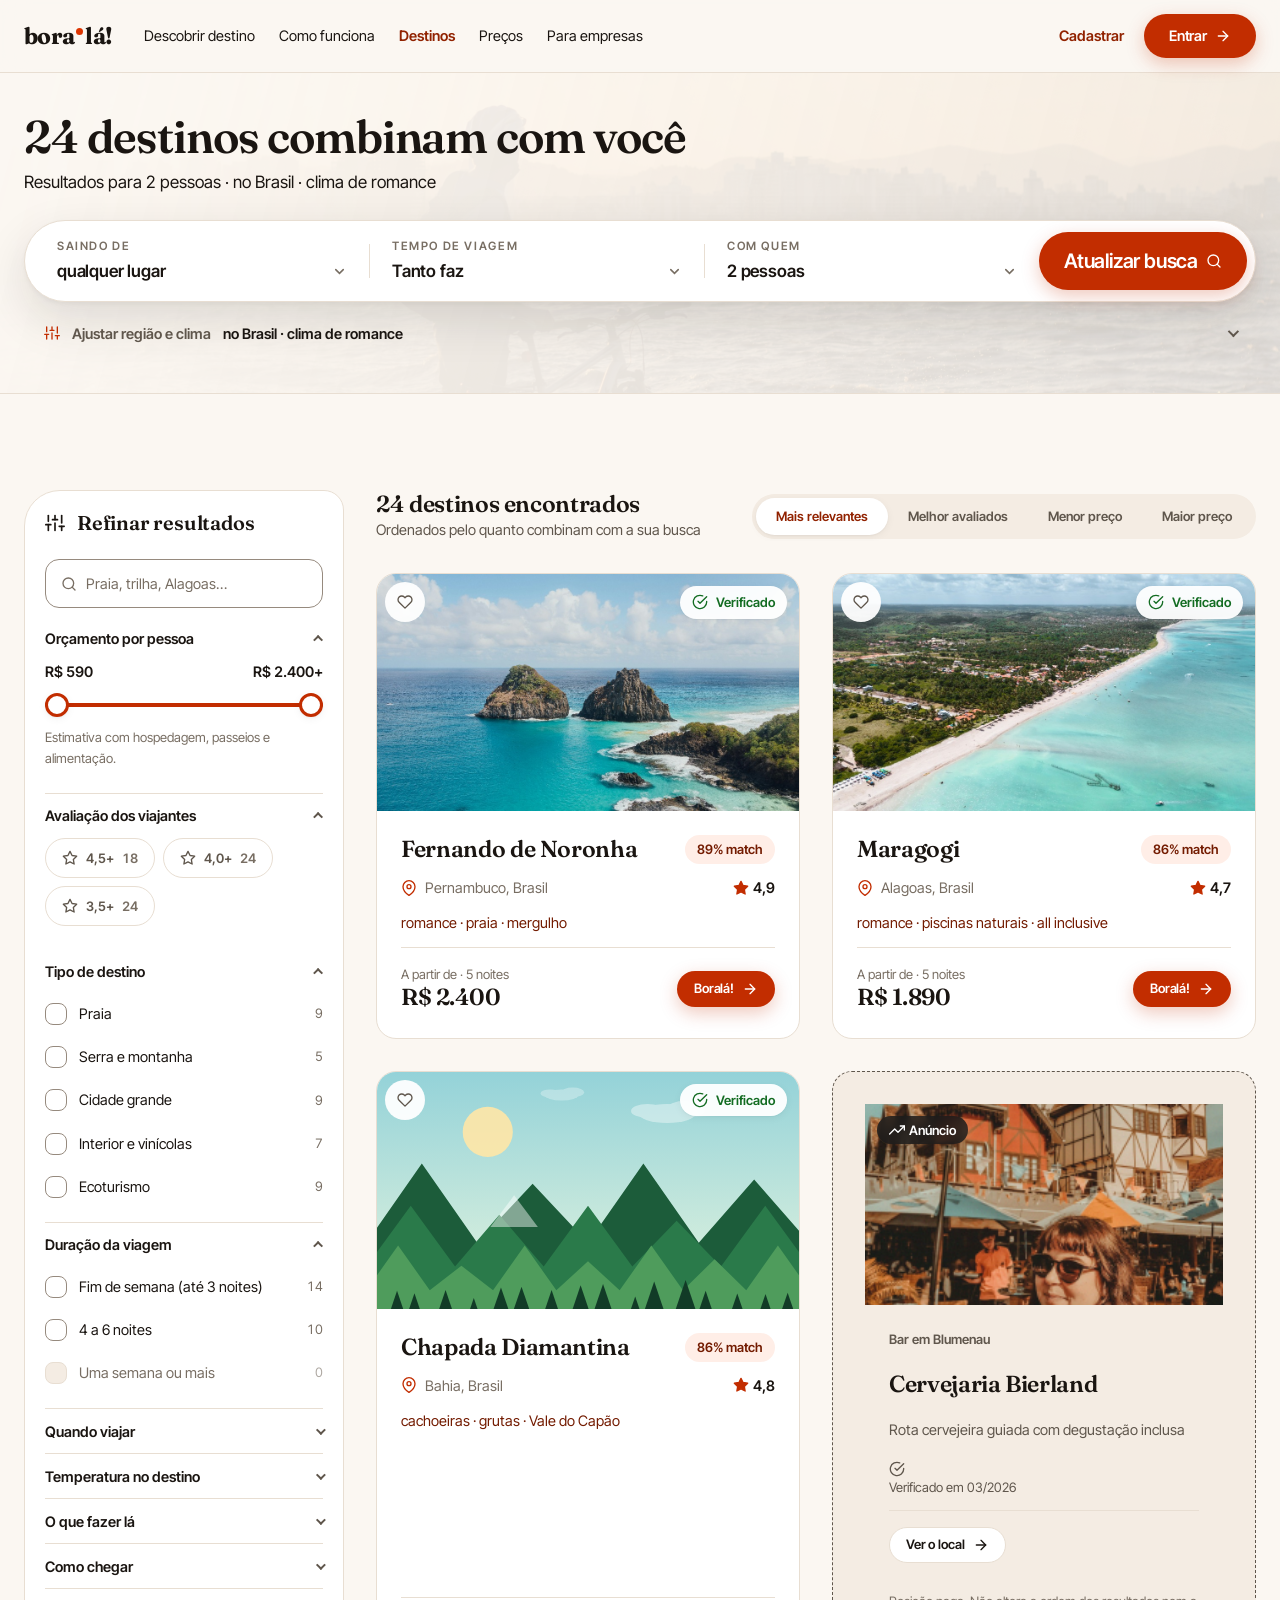
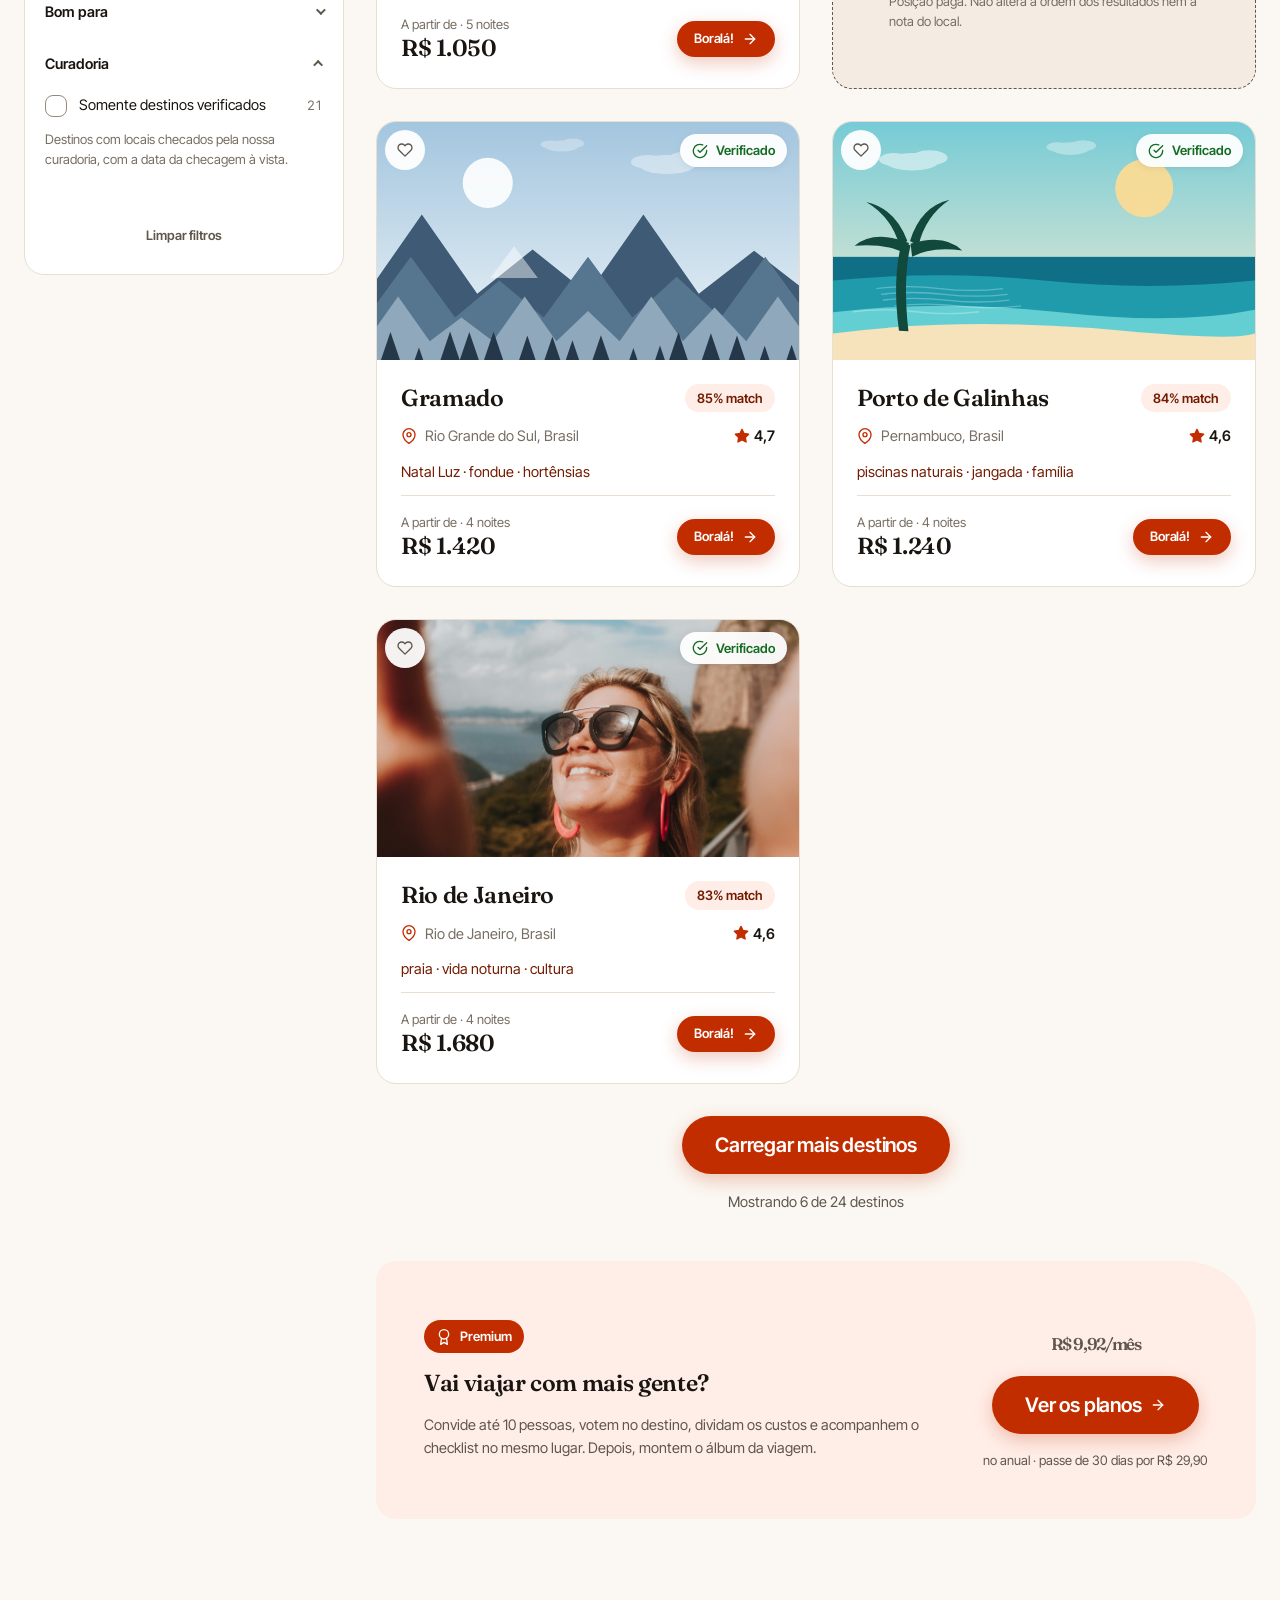
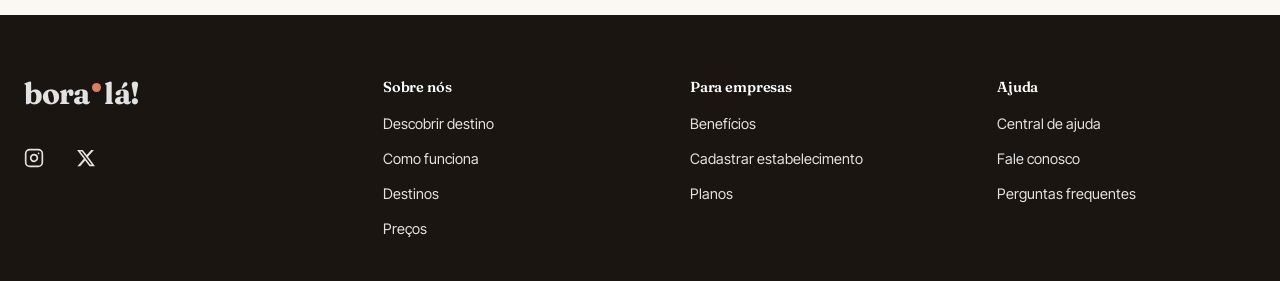
==== commit 2be295ff: "Unifica o desenho dos filtros de busca na home e nos resultados Havia dois padrões de filtro convive" ====
--- a/resultados.html
+++ b/resultados.html
@@ -22,33 +22,53 @@
       <h1 style="font-size: var(--text-2xl)" id="titulo-resultados">Buscando destinos…</h1>
       <p class="mt-2" id="resumo-busca"></p>
 
-      <!-- Mesma hierarquia da home: origem e tempo na frente, o resto
-           recolhido. Eram cinco caixas de seleção disputando atenção com
-           o painel de filtros logo abaixo. -->
-      <form class="quiz mt-6" id="quiz">
-        <div class="quiz__line">
-          <span>Saindo de</span>
-          <select class="select select--inline" name="origem" aria-label="Cidade de origem"></select>
-          <span>e viajando</span>
-          <select class="select select--inline" name="tempo" aria-label="Tempo máximo de viagem"></select>
-          <button class="btn" type="submit">Atualizar busca <span data-icone="busca" data-icone-classe="icon--sm"></span></button>
+      <!-- A mesma barra da home, campo por campo: quem chega aqui pela
+           busca reencontra os mesmos cinco filtros no mesmo lugar, com o
+           mesmo desenho. Companhia subiu para o terceiro campo, como lá;
+           região e clima continuam recolhidos, porque são refinamento e
+           já disputariam atenção com o painel de filtros ao lado. -->
+      <form class="busca busca--compacta" id="quiz">
+        <div class="searchbar">
+          <label class="searchbar__campo">
+            <span class="searchbar__rotulo">Saindo de</span>
+            <select name="origem" aria-label="Cidade de origem"></select>
+          </label>
+          <span class="searchbar__div"></span>
+          <label class="searchbar__campo">
+            <span class="searchbar__rotulo">Tempo de viagem</span>
+            <select name="tempo" aria-label="Tempo máximo de viagem"></select>
+          </label>
+          <span class="searchbar__div"></span>
+          <label class="searchbar__campo">
+            <span class="searchbar__rotulo">Com quem</span>
+            <select name="pessoas" aria-label="Quantidade de pessoas"></select>
+          </label>
+          <button class="btn btn--lg" type="submit">
+            <span>Atualizar busca</span>
+            <span data-icone="busca" data-icone-classe="icon--sm"></span>
+          </button>
         </div>
 
-        <details class="quiz__mais">
-          <summary>
-            <span data-icone="filtros" data-icone-classe="icon--sm"></span>
-            <span>Ajustar companhia, região e clima</span>
-            <b class="quiz__resumo" id="quiz-resumo"></b>
-          </summary>
-          <div class="quiz__line mt-5">
-            <span>Com</span>
-            <select class="select select--inline" name="pessoas" aria-label="Quantidade de pessoas"></select>
-            <span>para um destino</span>
-            <select class="select select--inline" name="onde" aria-label="Onde"></select>
-            <span>em um clima de</span>
-            <select class="select select--inline" name="clima" aria-label="Clima da viagem"></select>
-          </div>
-        </details>
+        <div class="busca__pe">
+          <details class="quiz__mais">
+            <summary>
+              <span data-icone="filtros" data-icone-classe="icon--sm"></span>
+              <span>Ajustar região e clima</span>
+              <b class="quiz__resumo" id="quiz-resumo"></b>
+            </summary>
+            <div class="searchbar searchbar--sub mt-4">
+              <label class="searchbar__campo">
+                <span class="searchbar__rotulo">Região</span>
+                <select name="onde" aria-label="Região do destino"></select>
+              </label>
+              <span class="searchbar__div"></span>
+              <label class="searchbar__campo">
+                <span class="searchbar__rotulo">Clima da viagem</span>
+                <select name="clima" aria-label="Clima da viagem"></select>
+              </label>
+            </div>
+          </details>
+        </div>
       </form>
     </div>
   </section>
@@ -770,11 +790,11 @@
       (origemAtual ? " · saindo de " + origemAtual.label : "") +
       (origemAtual && tempoAtual && tempoAtual.max !== Infinity ? " · " + tempoAtual.curto : "");
 
-    /* o fecho do bloco recolhido diz o que está selecionado lá dentro */
+    /* o fecho do bloco recolhido diz o que está selecionado lá dentro;
+       companhia saiu daqui porque subiu para a barra, sempre visível */
     const elResumoQuiz = document.getElementById("quiz-resumo");
     if (elResumoQuiz) {
-      elResumoQuiz.textContent = rotulo(BL_OPCOES.pessoas, busca.pessoas).replace("+ ", "") +
-        " · " + rotulo(BL_OPCOES.onde, busca.onde) +
+      elResumoQuiz.textContent = rotulo(BL_OPCOES.onde, busca.onde) +
         " · clima de " + rotulo(BL_OPCOES.clima, busca.clima);
     }
 
--- a/assets/css/design-system.css
+++ b/assets/css/design-system.css
@@ -538,6 +538,8 @@
 .icon--sm { width: 16px; height: 16px; }
 .icon--lg { width: 28px; height: 28px; }
 .icon--xl { width: 40px; height: 40px; stroke-width: 1.75; }
+/* Para logos de marca que são glifos cheios (o X), e não desenhos de traço. */
+.icon--solid { fill: currentColor; stroke: none; }
 /* selo de ícone circular — é a forma que a marca usa nos cards.
    v3 encolheu o disco e clareou o fundo: a 80px de laranja chapado ele
    competia com o título que estava logo abaixo. */
@@ -594,9 +596,12 @@
   background-repeat: no-repeat; background-position: right var(--space-4) center; background-size: 18px;
 }
 
-/* Seletor em destaque da busca. Na v2 era uma pílula laranja chapada —
-   com o laranja virando acento, o campo volta a ser campo: texto escuro,
-   hairline, e o laranja reservado para o botão que de fato dispara. */
+/* LEGADO. Era o seletor embutido na frase de busca ("Quero um destino
+   no Brasil em um clima de romance"). Nenhum filtro do produto usa mais:
+   filtro de busca é sempre a barra segmentada (.searchbar), na home e
+   nos resultados — duas anatomias de filtro na mesma tela obrigavam a
+   pessoa a aprender dois padrões. Continua desenhando porque markup
+   antigo não quebra; só deixou de ser a forma recomendada. */
 .select--inline {
   width: auto; min-height: 48px;
   background-color: var(--bg-surface);
@@ -646,10 +651,24 @@
 }
 .searchbar__div { width: 1px; height: 34px; flex: none; background: var(--border-subtle); }
 .searchbar .btn { flex: none; min-height: 54px; padding-inline: var(--space-6); }
+
+/* Variante de apoio, para o refinamento que fica recolhido (região,
+   clima). Antes aquele bloco usava caixas com borda dentro de uma frase
+   — um segundo padrão de campo na mesma tela, com outra altura, outra
+   borda e outra seta. Agora é a mesma barra: mesma superfície, mesma
+   hairline, mesmos rótulos, mesmo hover. A única diferença é a sombra,
+   que fica só na barra principal — ela flutua sobre o fundo, esta
+   encosta nela. Cor nenhuma muda: filtro aberto e filtro padrão são a
+   mesma peça. */
+.searchbar--sub {
+  box-shadow: none;
+  padding-right: var(--space-3);
+}
 @media (max-width: 860px) {
   .searchbar { flex-direction: column; align-items: stretch; border-radius: var(--radius-lg); padding: var(--space-2); }
   .searchbar__div { width: 100%; height: 1px; }
   .searchbar .btn { width: 100%; margin-top: var(--space-2); }
+  .searchbar--sub { padding-right: var(--space-2); }
 }
 
 /* caixa de seleção */
--- a/assets/css/app.css
+++ b/assets/css/app.css
@@ -180,9 +180,18 @@
    tela inteira. O refinamento e a contagem viva descem para o pé, em
    corpo menor, porque são apoio e não a pergunta. */
 .busca { margin-top: clamp(2rem, 4vw, 3.5rem); }
+/* nos resultados a mesma barra entra num hero curto, logo abaixo do
+   título: ali a folga da home sobraria */
+.busca--compacta { margin-top: var(--space-6); }
 .busca__pe { margin-top: var(--space-5); padding-inline: var(--space-5); }
 .busca__pe .quiz__mais { width: auto; border-top: none; padding-top: 0; }
-@media (max-width: 860px) { .busca__pe { padding-inline: 0; } }
+/* a barra de refinamento sai do recuo do pé para encostar nas mesmas
+   bordas da barra principal: as duas peças ficam na mesma coluna */
+.busca__pe .searchbar--sub { margin-inline: calc(var(--space-5) * -1); }
+@media (max-width: 860px) {
+  .busca__pe { padding-inline: 0; }
+  .busca__pe .searchbar--sub { margin-inline: 0; }
+}
 
 /* Faixa premium: contraste de superfície (tinta) em vez de contraste de
    cor (laranja chapado). O laranja sobra para o botão. */
